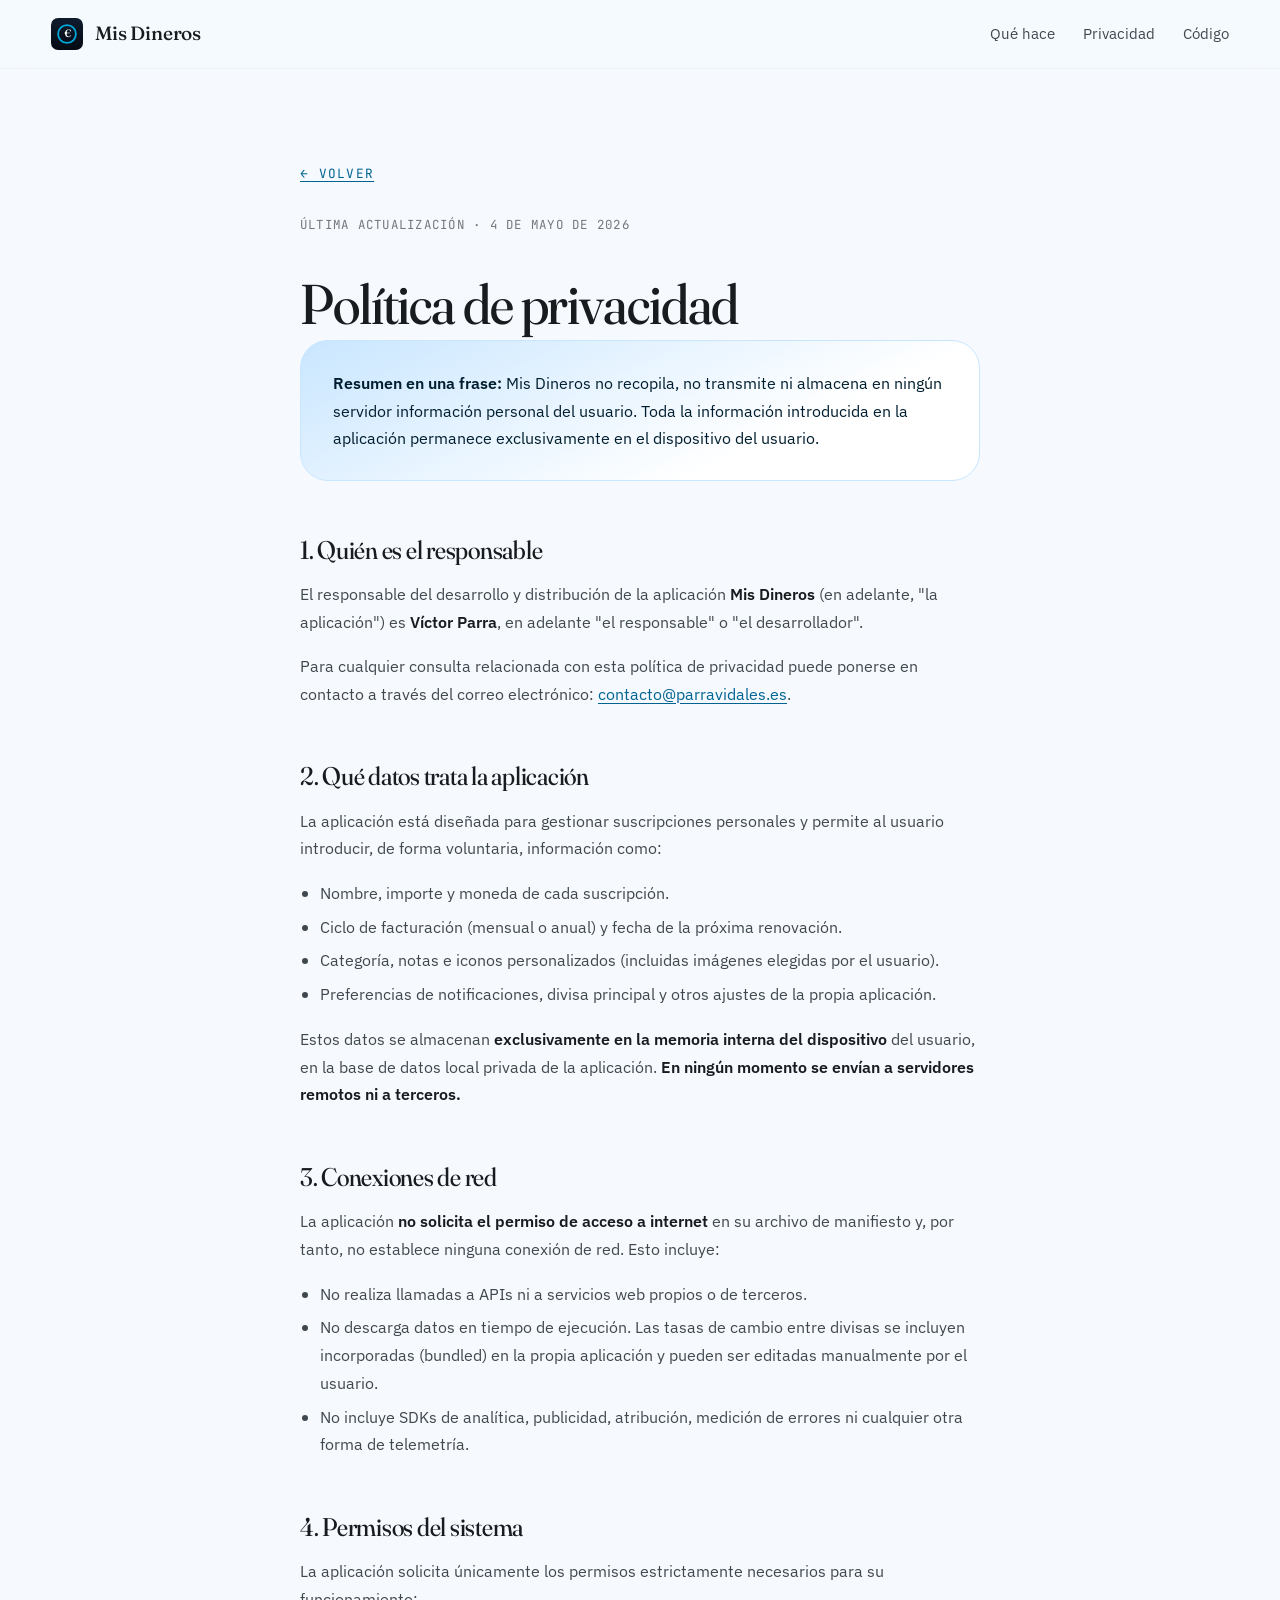
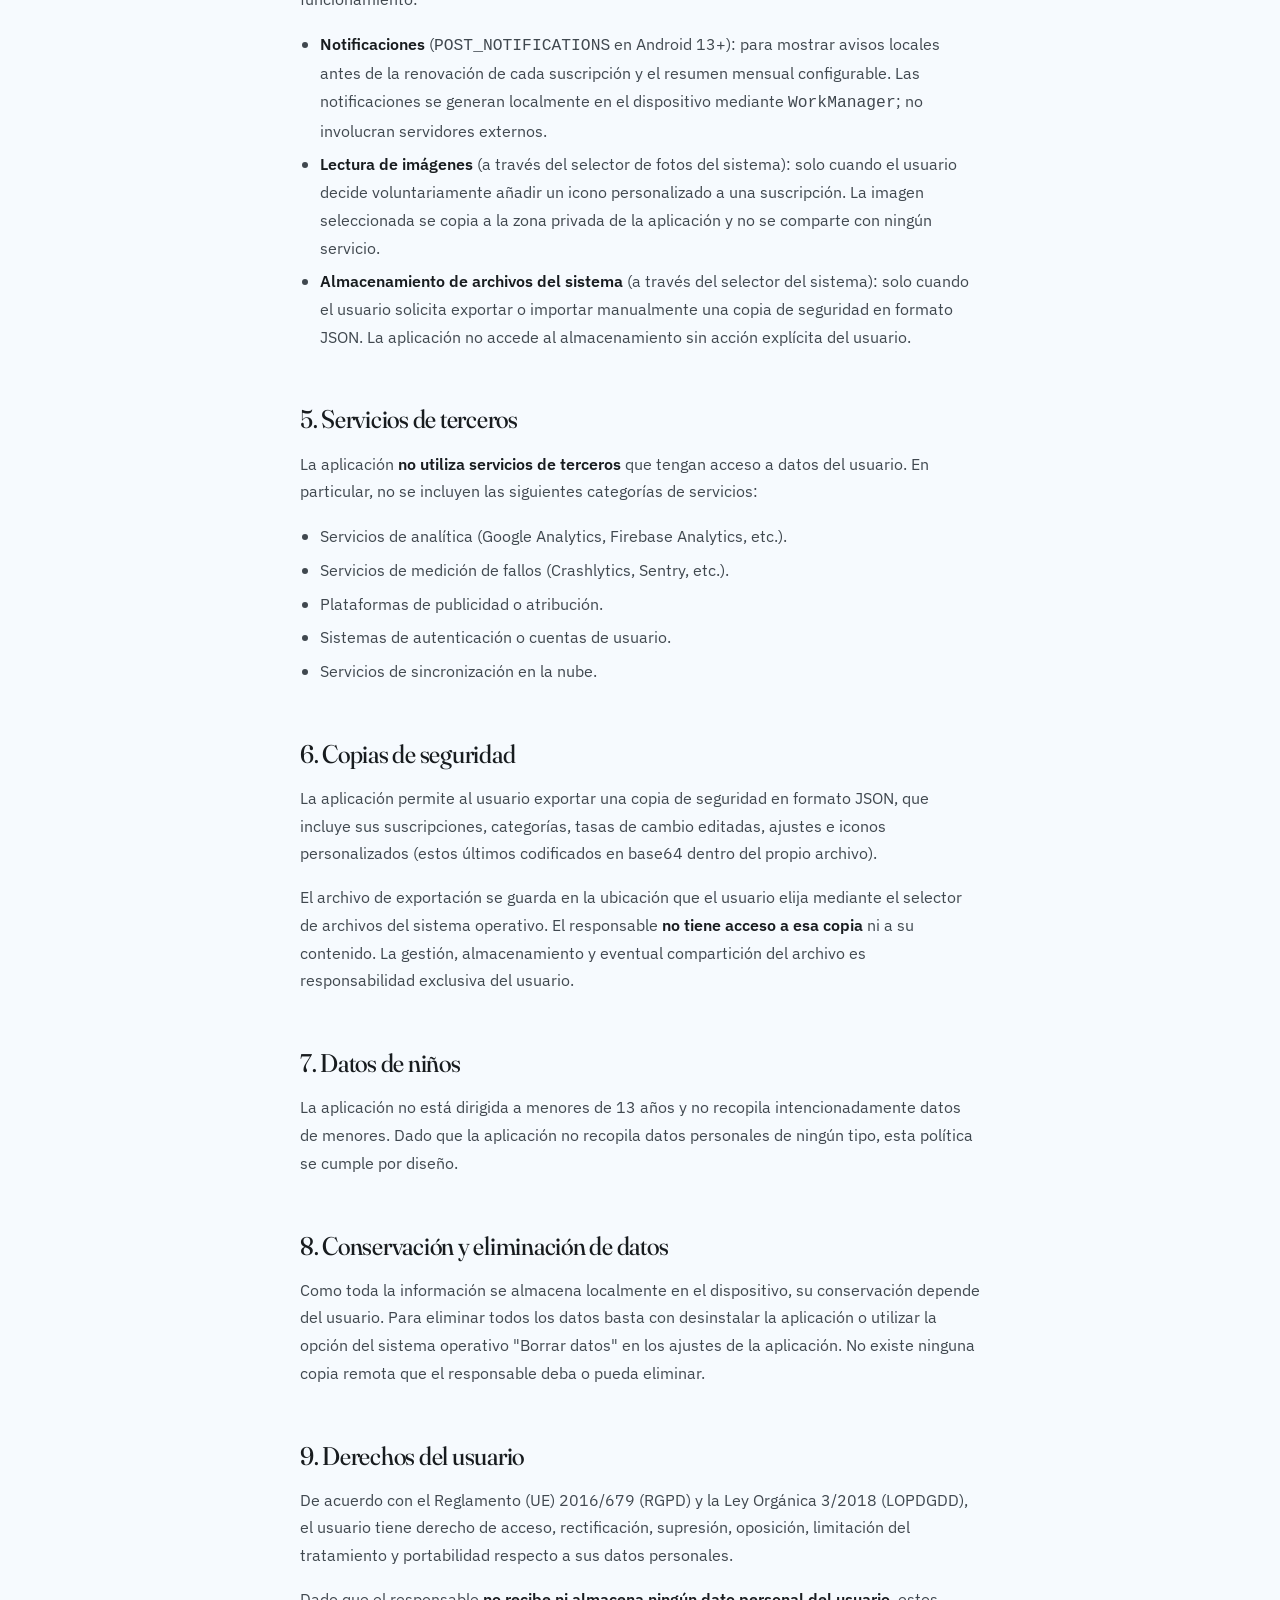
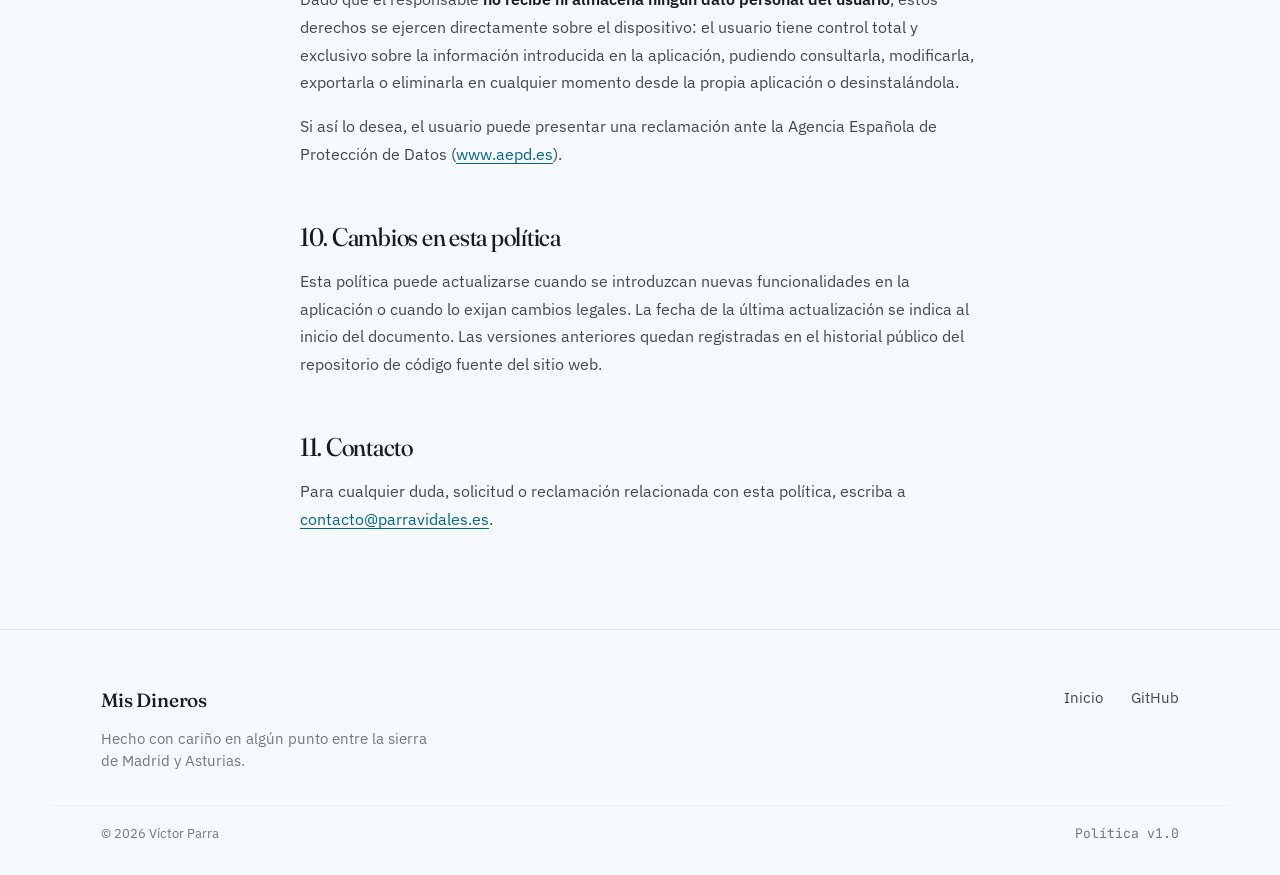
==== docs/privacy.html @ 42d62230 "feat(docs): añadir landing y política de privacidad Añade sitio web público bajo docs/, servido por " ====
<!doctype html>
<html lang="es">
<head>
  <meta charset="utf-8" />
  <meta name="viewport" content="width=device-width, initial-scale=1, viewport-fit=cover" />
  <title>Política de privacidad — Mis Dineros</title>
  <meta name="description" content="Política de privacidad de Mis Dineros: una app Android que no recopila datos personales, no se conecta a internet y no usa servicios de terceros." />
  <meta name="theme-color" content="#0F1C2E" />
  <link rel="icon" href="favicon.svg" type="image/svg+xml" />
  <link rel="preconnect" href="https://fonts.googleapis.com" />
  <link rel="preconnect" href="https://fonts.gstatic.com" crossorigin />
  <link href="https://fonts.googleapis.com/css2?family=Fraunces:opsz,wght,SOFT@9..144,300..900,30..100&family=IBM+Plex+Sans:wght@300;400;500;600;700&family=JetBrains+Mono:wght@400;500&display=swap" rel="stylesheet" />
  <link rel="stylesheet" href="styles.css" />
</head>
<body>

  <header class="nav">
    <a class="brand" href="/mis-dineros/">
      <span class="brand__mark" aria-hidden="true">
        <svg viewBox="0 0 108 108" width="32" height="32">
          <defs>
            <linearGradient id="bgg" x1="0" y1="0" x2="0" y2="1">
              <stop offset="0" stop-color="#0F1C2E" />
              <stop offset="1" stop-color="#050A14" />
            </linearGradient>
          </defs>
          <rect width="108" height="108" rx="24" fill="url(#bgg)" />
          <circle cx="54" cy="54" r="30" fill="none" stroke="#00A8DC" stroke-width="6" />
          <text x="54" y="64" text-anchor="middle" font-family="Fraunces, Georgia, serif" font-size="36" font-weight="500" fill="#FFFFFF">€</text>
        </svg>
      </span>
      <span class="brand__name">Mis Dineros</span>
    </a>
    <nav class="nav__links">
      <a href="/mis-dineros/#features">Qué hace</a>
      <a href="/mis-dineros/#privacy">Privacidad</a>
      <a href="https://github.com/parrazam/mis-dineros" target="_blank" rel="noopener">Código</a>
    </nav>
  </header>

  <main class="legal">
    <a class="legal__back" href="/mis-dineros/">← Volver</a>

    <span class="legal__meta">Última actualización · 4 de mayo de 2026</span>
    <h1>Política de privacidad</h1>

    <div class="legal__intro">
      <p><strong>Resumen en una frase:</strong> Mis Dineros no recopila, no transmite ni almacena en ningún servidor información personal del usuario. Toda la información introducida en la aplicación permanece exclusivamente en el dispositivo del usuario.</p>
    </div>

    <h2>1. Quién es el responsable</h2>
    <p>El responsable del desarrollo y distribución de la aplicación <strong>Mis Dineros</strong> (en adelante, "la aplicación") es <strong>Víctor Parra</strong>, en adelante "el responsable" o "el desarrollador".</p>
    <p>Para cualquier consulta relacionada con esta política de privacidad puede ponerse en contacto a través del correo electrónico: <a href="mailto:contacto@parravidales.es">contacto@parravidales.es</a>.</p>

    <h2>2. Qué datos trata la aplicación</h2>
    <p>La aplicación está diseñada para gestionar suscripciones personales y permite al usuario introducir, de forma voluntaria, información como:</p>
    <ul>
      <li>Nombre, importe y moneda de cada suscripción.</li>
      <li>Ciclo de facturación (mensual o anual) y fecha de la próxima renovación.</li>
      <li>Categoría, notas e iconos personalizados (incluidas imágenes elegidas por el usuario).</li>
      <li>Preferencias de notificaciones, divisa principal y otros ajustes de la propia aplicación.</li>
    </ul>
    <p>Estos datos se almacenan <strong>exclusivamente en la memoria interna del dispositivo</strong> del usuario, en la base de datos local privada de la aplicación. <strong>En ningún momento se envían a servidores remotos ni a terceros.</strong></p>

    <h2>3. Conexiones de red</h2>
    <p>La aplicación <strong>no solicita el permiso de acceso a internet</strong> en su archivo de manifiesto y, por tanto, no establece ninguna conexión de red. Esto incluye:</p>
    <ul>
      <li>No realiza llamadas a APIs ni a servicios web propios o de terceros.</li>
      <li>No descarga datos en tiempo de ejecución. Las tasas de cambio entre divisas se incluyen incorporadas (bundled) en la propia aplicación y pueden ser editadas manualmente por el usuario.</li>
      <li>No incluye SDKs de analítica, publicidad, atribución, medición de errores ni cualquier otra forma de telemetría.</li>
    </ul>

    <h2>4. Permisos del sistema</h2>
    <p>La aplicación solicita únicamente los permisos estrictamente necesarios para su funcionamiento:</p>
    <ul>
      <li><strong>Notificaciones</strong> (<code>POST_NOTIFICATIONS</code> en Android 13+): para mostrar avisos locales antes de la renovación de cada suscripción y el resumen mensual configurable. Las notificaciones se generan localmente en el dispositivo mediante <code>WorkManager</code>; no involucran servidores externos.</li>
      <li><strong>Lectura de imágenes</strong> (a través del selector de fotos del sistema): solo cuando el usuario decide voluntariamente añadir un icono personalizado a una suscripción. La imagen seleccionada se copia a la zona privada de la aplicación y no se comparte con ningún servicio.</li>
      <li><strong>Almacenamiento de archivos del sistema</strong> (a través del selector del sistema): solo cuando el usuario solicita exportar o importar manualmente una copia de seguridad en formato JSON. La aplicación no accede al almacenamiento sin acción explícita del usuario.</li>
    </ul>

    <h2>5. Servicios de terceros</h2>
    <p>La aplicación <strong>no utiliza servicios de terceros</strong> que tengan acceso a datos del usuario. En particular, no se incluyen las siguientes categorías de servicios:</p>
    <ul>
      <li>Servicios de analítica (Google Analytics, Firebase Analytics, etc.).</li>
      <li>Servicios de medición de fallos (Crashlytics, Sentry, etc.).</li>
      <li>Plataformas de publicidad o atribución.</li>
      <li>Sistemas de autenticación o cuentas de usuario.</li>
      <li>Servicios de sincronización en la nube.</li>
    </ul>

    <h2>6. Copias de seguridad</h2>
    <p>La aplicación permite al usuario exportar una copia de seguridad en formato JSON, que incluye sus suscripciones, categorías, tasas de cambio editadas, ajustes e iconos personalizados (estos últimos codificados en base64 dentro del propio archivo).</p>
    <p>El archivo de exportación se guarda en la ubicación que el usuario elija mediante el selector de archivos del sistema operativo. El responsable <strong>no tiene acceso a esa copia</strong> ni a su contenido. La gestión, almacenamiento y eventual compartición del archivo es responsabilidad exclusiva del usuario.</p>

    <h2>7. Datos de niños</h2>
    <p>La aplicación no está dirigida a menores de 13 años y no recopila intencionadamente datos de menores. Dado que la aplicación no recopila datos personales de ningún tipo, esta política se cumple por diseño.</p>

    <h2>8. Conservación y eliminación de datos</h2>
    <p>Como toda la información se almacena localmente en el dispositivo, su conservación depende del usuario. Para eliminar todos los datos basta con desinstalar la aplicación o utilizar la opción del sistema operativo "Borrar datos" en los ajustes de la aplicación. No existe ninguna copia remota que el responsable deba o pueda eliminar.</p>

    <h2>9. Derechos del usuario</h2>
    <p>De acuerdo con el Reglamento (UE) 2016/679 (RGPD) y la Ley Orgánica 3/2018 (LOPDGDD), el usuario tiene derecho de acceso, rectificación, supresión, oposición, limitación del tratamiento y portabilidad respecto a sus datos personales.</p>
    <p>Dado que el responsable <strong>no recibe ni almacena ningún dato personal del usuario</strong>, estos derechos se ejercen directamente sobre el dispositivo: el usuario tiene control total y exclusivo sobre la información introducida en la aplicación, pudiendo consultarla, modificarla, exportarla o eliminarla en cualquier momento desde la propia aplicación o desinstalándola.</p>
    <p>Si así lo desea, el usuario puede presentar una reclamación ante la Agencia Española de Protección de Datos (<a href="https://www.aepd.es" target="_blank" rel="noopener">www.aepd.es</a>).</p>

    <h2>10. Cambios en esta política</h2>
    <p>Esta política puede actualizarse cuando se introduzcan nuevas funcionalidades en la aplicación o cuando lo exijan cambios legales. La fecha de la última actualización se indica al inicio del documento. Las versiones anteriores quedan registradas en el historial público del repositorio de código fuente del sitio web.</p>

    <h2>11. Contacto</h2>
    <p>Para cualquier duda, solicitud o reclamación relacionada con esta política, escriba a <a href="mailto:contacto@parravidales.es">contacto@parravidales.es</a>.</p>
  </main>

  <footer class="foot">
    <div class="foot__inner">
      <div>
        <span class="brand brand--small"><span class="brand__name">Mis Dineros</span></span>
        <p class="foot__copy">Hecho con cariño en algún punto entre la sierra de Madrid y Asturias.</p>
      </div>
      <nav class="foot__links">
        <a href="/mis-dineros/">Inicio</a>
        <a href="https://github.com/parrazam/mis-dineros" target="_blank" rel="noopener">GitHub</a>
      </nav>
    </div>
    <div class="foot__line">
      <span>© 2026 Víctor Parra</span>
      <span class="mono">Política v1.0</span>
    </div>
  </footer>

</body>
</html>
---- docs/styles.css ----
/* ──────────────────────────────────────────────────────────────────────────
   Mis Dineros — landing
   Paleta: Pantone Blue Snorkel #0077B6 (idéntica a la app Android)
   Fonts:  Fraunces (display), IBM Plex Sans (body), JetBrains Mono (detalle)
   ────────────────────────────────────────────────────────────────────────── */

:root {
  /* Paleta exactamente alineada con app/src/main/.../theme/Color.kt */
  --snorkel:        #0077B6;
  --snorkel-deep:   #006492;   /* md_theme_light_primary  */
  --snorkel-soft:   #C9E6FF;   /* primaryContainer        */
  --snorkel-ink:    #001E2F;   /* onPrimaryContainer      */
  --cyan:           #00A8DC;   /* del icono adaptativo    */
  --night:          #0F1C2E;   /* fondo del icono         */
  --night-deep:     #050A14;
  --paper:          #F6FAFE;   /* md_theme_light_background */
  --ink:            #181C1F;
  --ink-soft:       #40484F;
  --ink-mute:       #71787F;
  --line:           #DCE4EB;
  --line-soft:      #EDF1F5;

  /* Categorías (idénticas a CategoryStreaming, CategoryMusica, …) */
  --c-streaming:    #E53935;
  --c-musica:       #8E24AA;
  --c-product:      #1E88E5;
  --c-nube:         #00ACC1;
  --c-gaming:       #43A047;

  --serif: "Fraunces", "Iowan Old Style", "Georgia", serif;
  --sans:  "IBM Plex Sans", system-ui, -apple-system, "Segoe UI", sans-serif;
  --mono:  "JetBrains Mono", ui-monospace, "SF Mono", Menlo, monospace;

  --radius: 16px;
  --radius-lg: 28px;
  --shadow-soft: 0 1px 2px rgba(0,30,47,.06), 0 8px 24px -12px rgba(0,30,47,.18);
  --shadow-deep: 0 30px 60px -30px rgba(0,30,47,.45), 0 12px 24px -16px rgba(0,30,47,.25);

  --max: 1180px;
}

* { box-sizing: border-box; }
html, body { margin: 0; padding: 0; }
body {
  font-family: var(--sans);
  font-weight: 400;
  font-size: 17px;
  line-height: 1.55;
  color: var(--ink);
  background: var(--paper);
  -webkit-font-smoothing: antialiased;
  text-rendering: optimizeLegibility;
}
img, svg { display: block; max-width: 100%; }
a { color: inherit; text-decoration: none; }

/* ─── Tipografía editorial ─────────────────────────────────────────────── */
h1, h2, h3 {
  font-family: var(--serif);
  font-weight: 450;
  font-variation-settings: "opsz" 144, "SOFT" 30;
  letter-spacing: -0.02em;
  margin: 0;
  color: var(--ink);
}
h1 { font-size: clamp(2.5rem, 5vw + 1rem, 5rem); line-height: 1.02; }
h2 { font-size: clamp(2rem, 3vw + 1rem, 3.5rem); line-height: 1.05; }
h3 { font-size: 1.35rem; line-height: 1.2; font-weight: 500; }
em { font-style: italic; font-variation-settings: "opsz" 144, "SOFT" 100; }

.eyebrow {
  display: inline-block;
  font-family: var(--mono);
  font-size: 0.72rem;
  letter-spacing: 0.16em;
  text-transform: uppercase;
  color: var(--snorkel-deep);
  padding: 6px 12px;
  border: 1px solid var(--snorkel-soft);
  border-radius: 999px;
  background: rgba(201,230,255,0.35);
}
.eyebrow--dark  { color: var(--ink-soft); border-color: var(--line); background: #fff; }
.eyebrow--light { color: var(--snorkel-soft); border-color: rgba(255,255,255,0.18); background: rgba(255,255,255,0.06); }

/* ─── NAV ──────────────────────────────────────────────────────────────── */
.nav {
  position: sticky; top: 0; z-index: 50;
  display: flex; align-items: center; justify-content: space-between;
  padding: 18px clamp(20px, 4vw, 56px);
  background: rgba(246, 250, 254, 0.8);
  backdrop-filter: saturate(140%) blur(12px);
  -webkit-backdrop-filter: saturate(140%) blur(12px);
  border-bottom: 1px solid var(--line-soft);
}
.brand { display: inline-flex; align-items: center; gap: 12px; }
.brand__mark { display: inline-flex; }
.brand__name {
  font-family: var(--serif);
  font-weight: 500;
  font-size: 1.2rem;
  letter-spacing: -0.01em;
}
.nav__links { display: flex; gap: 28px; }
.nav__links a {
  font-size: 0.95rem;
  color: var(--ink-soft);
  position: relative;
}
.nav__links a:hover { color: var(--snorkel-deep); }
.nav__links a:hover::after {
  content: ""; position: absolute; left: 0; right: 0; bottom: -6px;
  height: 1px; background: var(--snorkel);
}

/* ─── HERO ─────────────────────────────────────────────────────────────── */
.hero {
  position: relative;
  padding: clamp(56px, 9vw, 120px) clamp(20px, 4vw, 56px) clamp(64px, 8vw, 120px);
  background:
    radial-gradient(ellipse 90% 70% at 80% 0%, rgba(0,168,220,0.12), transparent 60%),
    radial-gradient(ellipse 70% 60% at 10% 30%, rgba(0,119,182,0.10), transparent 60%),
    var(--paper);
  overflow: hidden;
}
.hero__grain {
  position: absolute; inset: 0;
  background-image:
    radial-gradient(circle at 20% 10%, rgba(0,30,47,0.04) 1px, transparent 1px),
    radial-gradient(circle at 70% 80%, rgba(0,30,47,0.04) 1px, transparent 1px);
  background-size: 22px 22px, 28px 28px;
  pointer-events: none;
  opacity: 0.5;
}
.hero__inner {
  position: relative; z-index: 1;
  max-width: var(--max);
  margin: 0 auto;
  display: grid;
  grid-template-columns: 1.05fr 1fr;
  gap: clamp(40px, 6vw, 96px);
  align-items: center;
}
.hero__copy { max-width: 640px; }
.hero__title {
  margin-top: 22px;
  margin-bottom: 24px;
}
.hero__title-accent {
  display: block;
  color: var(--snorkel-deep);
  font-style: italic;
  font-variation-settings: "opsz" 144, "SOFT" 100;
}
.hero__lead {
  font-size: 1.15rem;
  color: var(--ink-soft);
  max-width: 52ch;
  margin: 0 0 32px;
}
.hero__ctas { display: flex; gap: 12px; flex-wrap: wrap; margin-bottom: 28px; }
.hero__chips {
  list-style: none; padding: 0; margin: 0;
  display: flex; gap: 18px; flex-wrap: wrap;
  font-family: var(--mono);
  font-size: 0.78rem;
  color: var(--ink-mute);
  letter-spacing: 0.05em;
}
.hero__chips .dot {
  display: inline-block; width: 6px; height: 6px; border-radius: 50%;
  background: var(--cyan); margin-right: 8px; vertical-align: middle;
  box-shadow: 0 0 0 4px rgba(0,168,220,0.18);
}

/* ─── Buttons ──────────────────────────────────────────────────────────── */
.btn {
  display: inline-flex; align-items: center;
  font-weight: 500;
  font-size: 0.98rem;
  padding: 14px 22px;
  border-radius: 999px;
  border: 1px solid transparent;
  transition: transform .15s ease, box-shadow .15s ease, background .15s ease;
}
.btn--primary {
  background: var(--ink);
  color: var(--paper);
  box-shadow: 0 1px 0 rgba(255,255,255,0.06) inset, 0 8px 20px -8px rgba(15,28,46,0.5);
}
.btn--primary:hover { background: var(--snorkel-deep); transform: translateY(-1px); }
.btn--ghost {
  background: transparent; color: var(--ink); border-color: var(--line);
}
.btn--ghost:hover { background: #fff; border-color: var(--snorkel); color: var(--snorkel-deep); }
.btn--light {
  background: var(--paper); color: var(--ink); margin-top: 28px;
}
.btn--light:hover { background: var(--snorkel-soft); color: var(--snorkel-ink); }

/* ─── Phones / mockups ─────────────────────────────────────────────────── */
.phones {
  position: relative;
  width: 100%;
  height: 620px;
  perspective: 1200px;
}
.phone {
  position: absolute;
  width: 290px;
  height: 600px;
  background: linear-gradient(160deg, #1a2a3f 0%, #050a14 100%);
  border-radius: 42px;
  padding: 10px;
  box-shadow: var(--shadow-deep), inset 0 0 0 1px rgba(255,255,255,0.06);
}
.phone--front {
  right: 0; top: 10px;
  transform: rotate(4deg);
  z-index: 2;
}
.phone--back {
  left: -10px; top: 60px;
  transform: rotate(-6deg);
  z-index: 1;
  filter: saturate(0.92) brightness(0.98);
}
.phone--back::after {
  content: "";
  position: absolute; inset: 10px;
  border-radius: 32px;
  background: linear-gradient(95deg, transparent 50%, rgba(15,28,46,0.04) 80%, rgba(15,28,46,0.10) 100%);
  pointer-events: none;
  z-index: 4;
}
.phone__notch {
  position: absolute; top: 16px; left: 50%; transform: translateX(-50%);
  width: 96px; height: 24px; background: #050a14; border-radius: 0 0 14px 14px;
  z-index: 3;
}
.phone__screen {
  width: 100%; height: 100%;
  background: var(--paper);
  border-radius: 32px;
  overflow: hidden;
  position: relative;
}

/* Pantallas — replican el aspecto de Material 3 con la paleta de la app */
.screen {
  height: 100%; padding: 50px 18px 18px;
  display: flex; flex-direction: column; gap: 14px;
}
.screen__bar {
  display: flex; justify-content: space-between; align-items: center;
  font-family: var(--serif); font-weight: 500; font-size: 1.05rem;
  color: var(--ink); padding: 0 4px 4px;
}
.screen__bar-icon { font-size: 1.4rem; color: var(--ink-mute); line-height: 0; }
.screen__h {
  font-family: var(--sans);
  font-size: 0.78rem;
  text-transform: uppercase;
  letter-spacing: 0.1em;
  color: var(--ink-mute);
  margin: 6px 0 -2px 4px;
  font-weight: 600;
}

/* Dashboard KPI */
.kpi {
  background: linear-gradient(135deg, var(--snorkel) 0%, var(--snorkel-deep) 100%);
  color: #fff;
  border-radius: 20px;
  padding: 20px;
  display: flex; flex-direction: column; gap: 4px;
  position: relative; overflow: hidden;
}
.kpi::after {
  content: ""; position: absolute; right: -30px; top: -30px;
  width: 120px; height: 120px; border-radius: 50%;
  background: radial-gradient(circle, rgba(255,255,255,0.18), transparent 70%);
}
.kpi__label { font-size: 0.78rem; opacity: 0.85; text-transform: uppercase; letter-spacing: 0.08em; }
.kpi__value { font-family: var(--serif); font-size: 2rem; font-weight: 500; line-height: 1; margin-top: 4px; }
.kpi__sub { font-family: var(--mono); font-size: 0.72rem; opacity: 0.75; margin-top: 4px; }

/* Filas de suscripción */
.row {
  display: grid;
  grid-template-columns: 32px 1fr auto;
  gap: 12px;
  align-items: center;
  padding: 8px 4px;
}
.row__icon {
  width: 32px; height: 32px; border-radius: 10px;
  color: #fff; font-weight: 600; font-size: 0.9rem;
  display: grid; place-items: center;
}
.row__main { display: flex; flex-direction: column; line-height: 1.2; }
.row__title { font-size: 0.92rem; font-weight: 500; color: var(--ink); }
.row__sub { font-size: 0.72rem; color: var(--ink-mute); margin-top: 2px; }
.row__amt { font-family: var(--mono); font-size: 0.85rem; font-weight: 500; color: var(--ink); }

/* Stats screen */
.screen--stats { gap: 8px; padding-left: 14px; padding-right: 14px; }
.donut { align-self: center; padding: 4px 0; }
.legend { list-style: none; margin: 0; padding: 0; display: flex; flex-direction: column; gap: 2px; }
.legend li {
  display: flex; align-items: baseline; gap: 8px;
  font-size: 0.78rem; color: var(--ink); padding: 3px 0;
}
.legend i {
  width: 8px; height: 8px; border-radius: 2px;
  flex-shrink: 0; align-self: center;
}
.legend span { flex-shrink: 0; }
.legend b {
  margin-left: auto;
  font-family: var(--mono); font-weight: 500; font-size: 0.7rem;
  color: var(--ink-soft);
  flex-shrink: 0;
}

/* ─── FEATURES ─────────────────────────────────────────────────────────── */
.features {
  max-width: var(--max);
  margin: 0 auto;
  padding: clamp(80px, 10vw, 140px) clamp(20px, 4vw, 56px);
}
.section__head { max-width: 720px; margin-bottom: 56px; }
.section__title { margin: 18px 0 16px; }
.section__lead { color: var(--ink-soft); font-size: 1.1rem; max-width: 56ch; }

.features__grid {
  display: grid;
  grid-template-columns: repeat(4, 1fr);
  gap: 18px;
}
.card {
  grid-column: span 2;
  background: #fff;
  border: 1px solid var(--line);
  border-radius: var(--radius-lg);
  padding: 32px;
  display: flex; flex-direction: column; gap: 10px;
  transition: border-color .2s ease, transform .2s ease, box-shadow .2s ease;
}
.card:hover {
  border-color: var(--snorkel);
  transform: translateY(-2px);
  box-shadow: var(--shadow-soft);
}
.card--lg { grid-column: span 4; }
.card--accent {
  background: linear-gradient(155deg, var(--snorkel-soft), #fff 70%);
  border-color: transparent;
}
.card__num {
  font-family: var(--mono);
  font-size: 0.7rem;
  letter-spacing: 0.18em;
  color: var(--snorkel-deep);
  margin-bottom: 6px;
}
.card h3 { margin-bottom: 4px; }
.card p { color: var(--ink-soft); margin: 0; font-size: 0.98rem; }

/* ─── MANIFESTO (Privacy block) ────────────────────────────────────────── */
.manifesto {
  background: linear-gradient(160deg, var(--night) 0%, var(--night-deep) 100%);
  color: var(--paper);
  position: relative; overflow: hidden;
}
.manifesto::before {
  content: ""; position: absolute; inset: 0;
  background:
    radial-gradient(800px 400px at 90% 10%, rgba(0,168,220,0.18), transparent 60%),
    radial-gradient(600px 400px at 10% 90%, rgba(0,119,182,0.18), transparent 60%);
  pointer-events: none;
}
.manifesto__inner {
  position: relative;
  max-width: var(--max);
  margin: 0 auto;
  padding: clamp(72px, 10vw, 140px) clamp(20px, 4vw, 56px);
}
.manifesto__title {
  color: #fff;
  margin: 18px 0 56px;
  max-width: 18ch;
}
.manifesto__title { font-style: italic; font-variation-settings: "opsz" 144, "SOFT" 100; }
.manifesto__grid {
  display: grid;
  grid-template-columns: repeat(4, 1fr);
  gap: 36px;
  border-top: 1px solid rgba(255,255,255,0.12);
  padding-top: 36px;
}
.manifesto__grid h3 { color: #fff; font-family: var(--sans); font-weight: 600; font-size: 1rem; text-transform: uppercase; letter-spacing: 0.08em; }
.manifesto__grid p { color: rgba(246,250,254,0.7); font-size: 0.95rem; margin: 8px 0 0; }

/* ─── FOOTER ───────────────────────────────────────────────────────────── */
.foot {
  background: var(--paper);
  border-top: 1px solid var(--line);
}
.foot__inner {
  max-width: var(--max);
  margin: 0 auto;
  padding: 56px clamp(20px, 4vw, 56px) 32px;
  display: flex; justify-content: space-between; align-items: flex-start; gap: 32px; flex-wrap: wrap;
}
.foot__copy { color: var(--ink-mute); font-size: 0.92rem; max-width: 38ch; margin: 12px 0 0; }
.foot__links { display: flex; gap: 28px; }
.foot__links a { color: var(--ink-soft); font-size: 0.95rem; }
.foot__links a:hover { color: var(--snorkel-deep); }
.foot__line {
  max-width: var(--max);
  margin: 0 auto;
  padding: 18px clamp(20px, 4vw, 56px) 32px;
  border-top: 1px solid var(--line-soft);
  display: flex; justify-content: space-between; gap: 12px;
  font-size: 0.82rem;
  color: var(--ink-mute);
}
.mono { font-family: var(--mono); }

/* ─── Privacy/Terms page ───────────────────────────────────────────────── */
.legal {
  max-width: 760px;
  margin: 0 auto;
  padding: clamp(48px, 7vw, 96px) clamp(20px, 4vw, 40px) 80px;
}
.legal h1 {
  font-size: clamp(2.2rem, 4vw + 1rem, 3.5rem);
  margin-bottom: 8px;
}
.legal__meta {
  font-family: var(--mono);
  font-size: 0.78rem;
  letter-spacing: 0.1em;
  text-transform: uppercase;
  color: var(--ink-mute);
  margin-bottom: 40px;
  display: block;
}
.legal h2 {
  font-size: 1.6rem;
  margin: 56px 0 16px;
  letter-spacing: -0.01em;
}
.legal h3 {
  font-family: var(--sans);
  font-weight: 600;
  font-size: 1.05rem;
  margin: 28px 0 8px;
  text-transform: uppercase;
  letter-spacing: 0.06em;
  color: var(--snorkel-deep);
}
.legal p, .legal li { color: var(--ink-soft); font-size: 1.02rem; line-height: 1.7; }
.legal ul { padding-left: 20px; }
.legal li { margin: 6px 0; }
.legal strong { color: var(--ink); font-weight: 600; }
.legal a { color: var(--snorkel-deep); text-decoration: underline; text-underline-offset: 3px; }
.legal a:hover { color: var(--snorkel); }

.legal__intro {
  background: linear-gradient(155deg, var(--snorkel-soft), #fff 70%);
  border: 1px solid var(--snorkel-soft);
  border-radius: var(--radius-lg);
  padding: 28px 32px;
  margin-bottom: 16px;
}
.legal__intro p { margin: 0; color: var(--snorkel-ink); }
.legal__intro strong { color: var(--snorkel-ink); }

.legal__back {
  display: inline-flex; align-items: center; gap: 6px;
  font-family: var(--mono); font-size: 0.8rem;
  text-transform: uppercase; letter-spacing: 0.1em;
  color: var(--ink-mute);
  margin-bottom: 32px;
}
.legal__back:hover { color: var(--snorkel-deep); }

/* ─── RESPONSIVE ───────────────────────────────────────────────────────── */
@media (max-width: 900px) {
  .nav__links { display: none; }
  .hero__inner { grid-template-columns: 1fr; }
  .phones { height: 560px; max-width: 360px; margin: 24px auto 0; }
  .phone--front { right: 0; }
  .phone--back  { left: 0; }
  .features__grid { grid-template-columns: repeat(2, 1fr); }
  .card, .card--lg { grid-column: span 2; }
  .manifesto__grid { grid-template-columns: repeat(2, 1fr); gap: 28px; }
}
@media (max-width: 520px) {
  .features__grid { grid-template-columns: 1fr; }
  .card, .card--lg { grid-column: span 1; }
  .manifesto__grid { grid-template-columns: 1fr; }
  .foot__inner { flex-direction: column; }
  .foot__line { flex-direction: column; align-items: flex-start; }
  .phone { width: 260px; height: 540px; }
  .phone--back { transform: rotate(-6deg) scale(0.92); }
}

/* Reduce motion */
@media (prefers-reduced-motion: reduce) {
  .btn, .card { transition: none; }
}
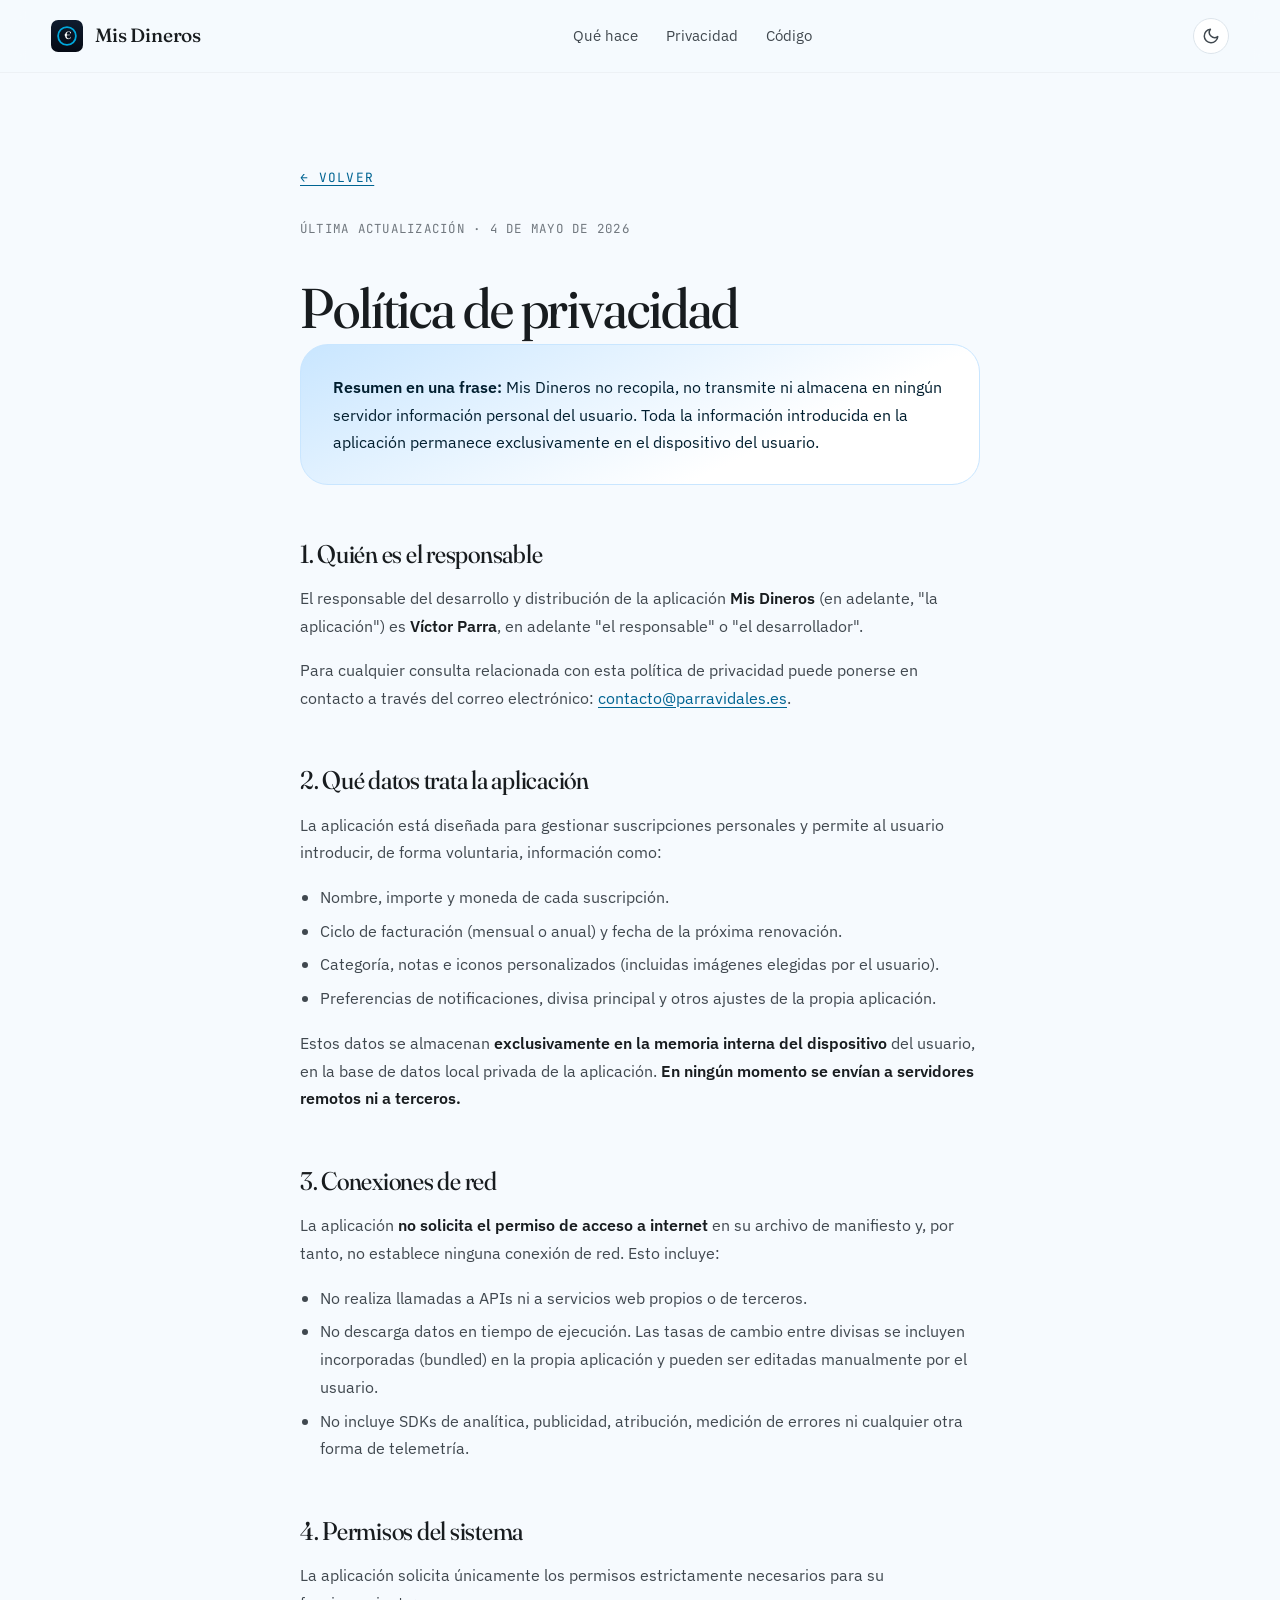
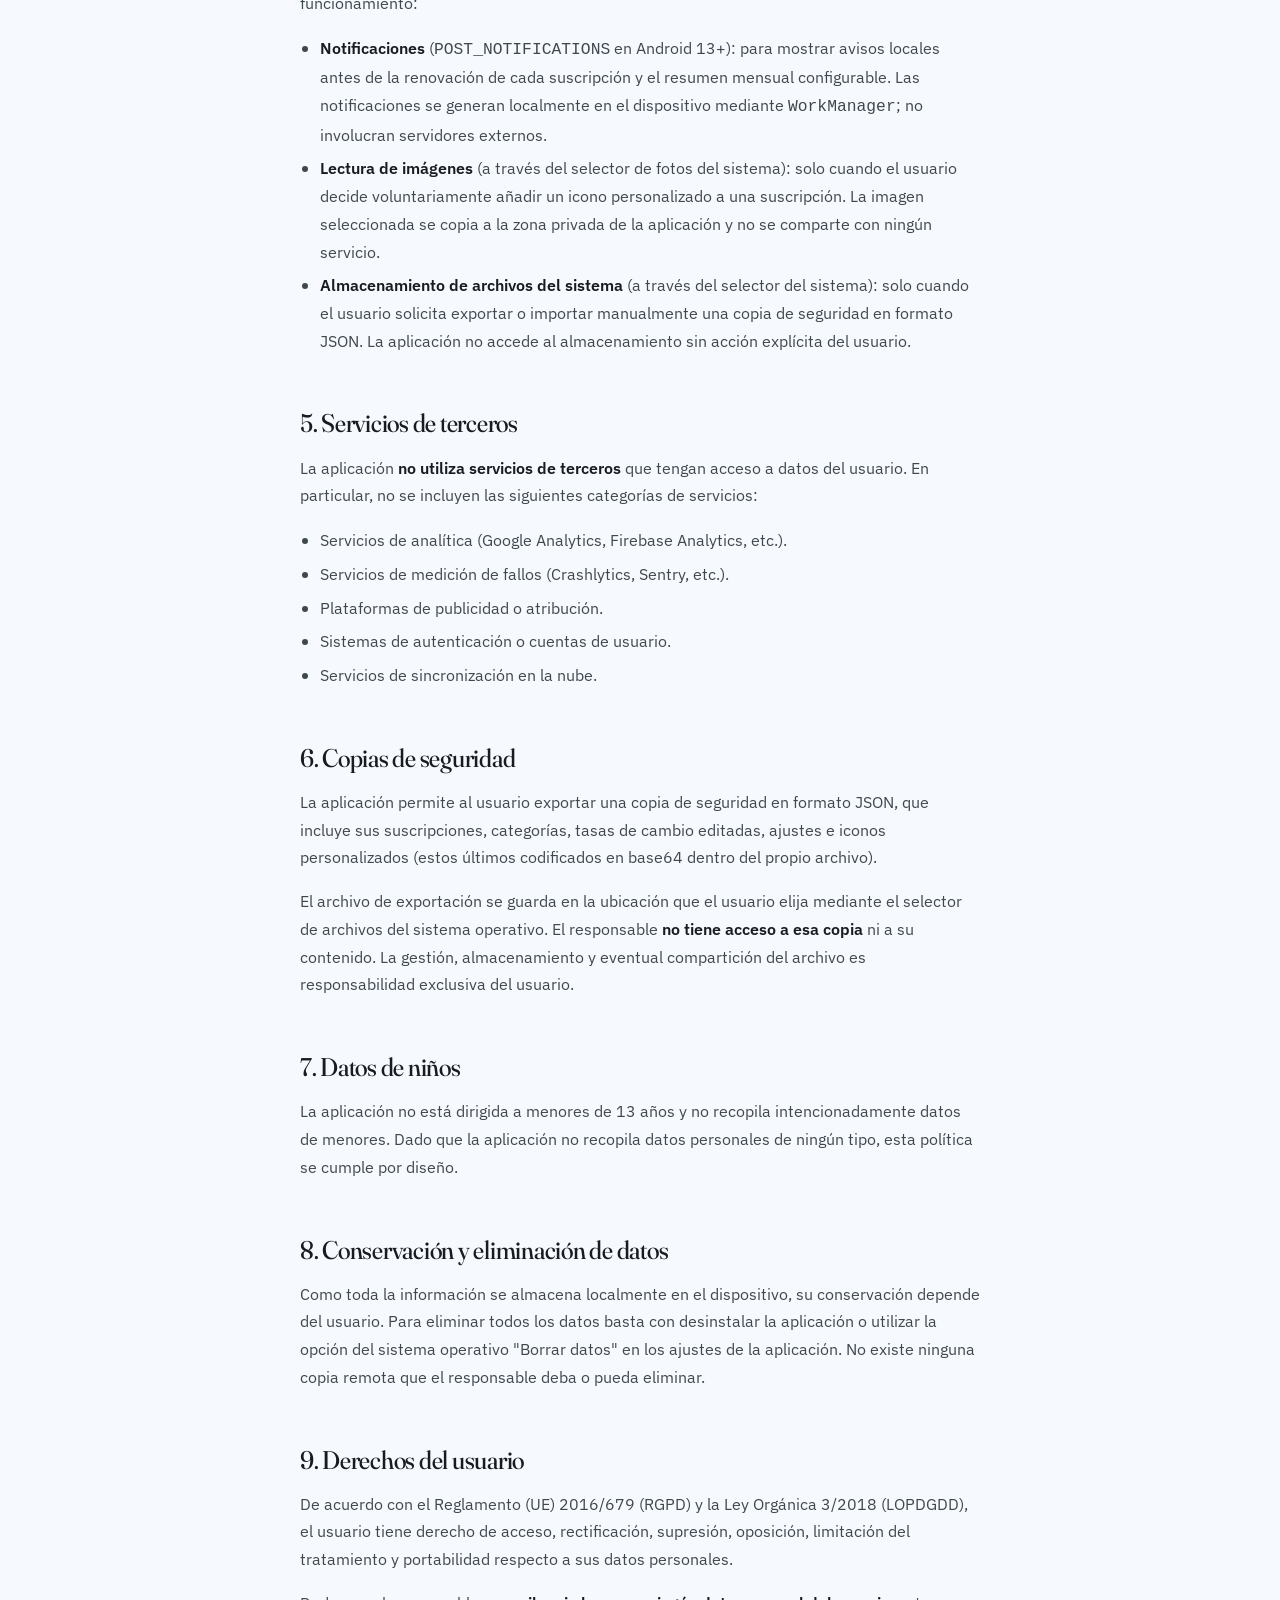
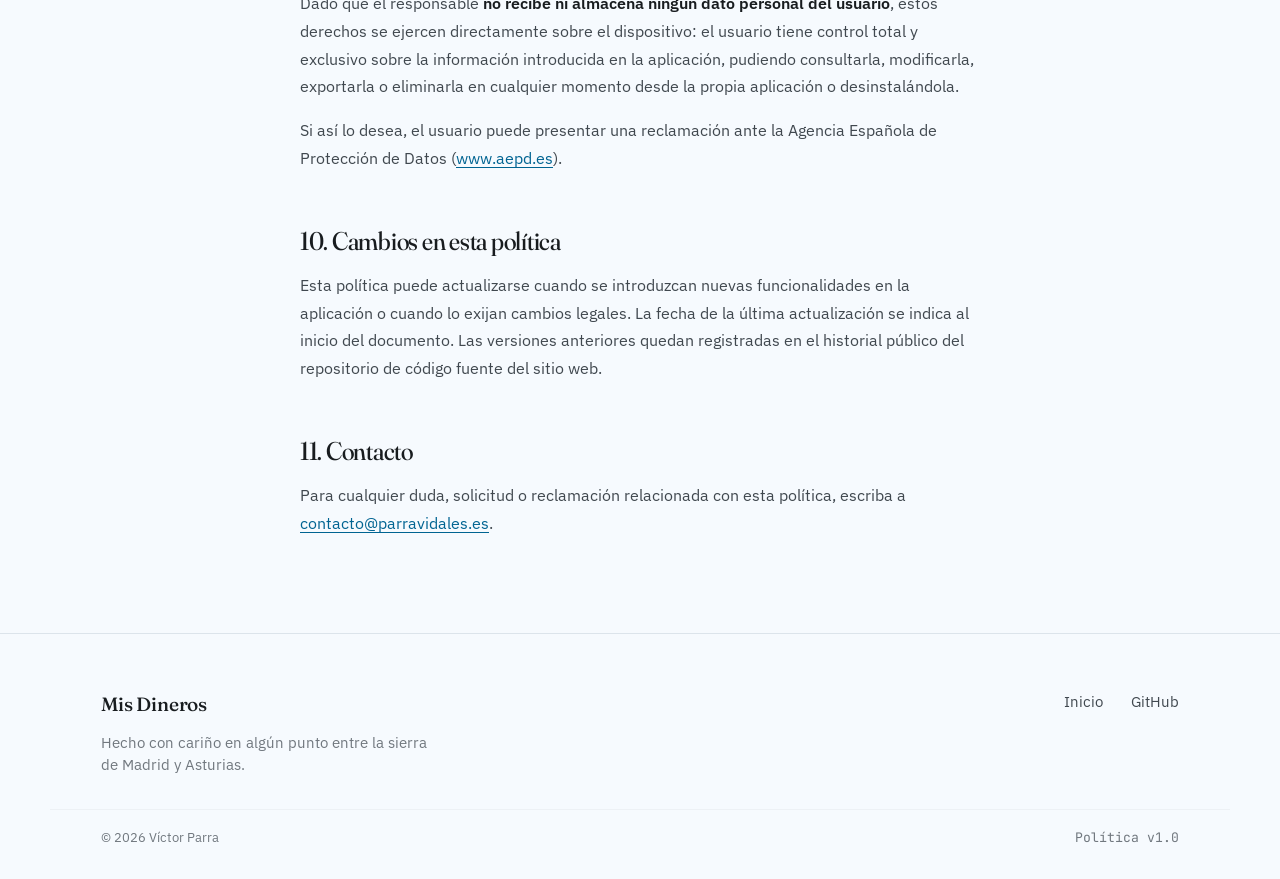
==== commit 88e8d826: "feat(docs): añadir modo oscuro con toggle - Paleta dark alineada con md_theme_dark_* del Color.kt de" ====
--- a/docs/privacy.html
+++ b/docs/privacy.html
@@ -5,7 +5,8 @@
   <meta name="viewport" content="width=device-width, initial-scale=1, viewport-fit=cover" />
   <title>Política de privacidad — Mis Dineros</title>
   <meta name="description" content="Política de privacidad de Mis Dineros: una app Android que no recopila datos personales, no se conecta a internet y no usa servicios de terceros." />
-  <meta name="theme-color" content="#0F1C2E" />
+  <meta name="theme-color" content="#F6FAFE" media="(prefers-color-scheme: light)" />
+  <meta name="theme-color" content="#101416" media="(prefers-color-scheme: dark)" />
   <link rel="icon" href="favicon.svg" type="image/svg+xml" />
   <link rel="preconnect" href="https://fonts.googleapis.com" />
   <link rel="preconnect" href="https://fonts.gstatic.com" crossorigin />
@@ -36,6 +37,15 @@
       <a href="/mis-dineros/#privacy">Privacidad</a>
       <a href="https://github.com/parrazam/mis-dineros" target="_blank" rel="noopener">Código</a>
     </nav>
+    <button class="theme-toggle" type="button" aria-label="Cambiar tema" title="Cambiar tema">
+      <svg class="icon-moon" viewBox="0 0 24 24" fill="none" stroke="currentColor" stroke-width="2" stroke-linecap="round" stroke-linejoin="round" aria-hidden="true">
+        <path d="M21 12.79A9 9 0 1 1 11.21 3 7 7 0 0 0 21 12.79z"/>
+      </svg>
+      <svg class="icon-sun" viewBox="0 0 24 24" fill="none" stroke="currentColor" stroke-width="2" stroke-linecap="round" stroke-linejoin="round" aria-hidden="true">
+        <circle cx="12" cy="12" r="4"/>
+        <path d="M12 2v2M12 20v2M4.93 4.93l1.41 1.41M17.66 17.66l1.41 1.41M2 12h2M20 12h2M4.93 19.07l1.41-1.41M17.66 6.34l1.41-1.41"/>
+      </svg>
+    </button>
   </header>
 
   <main class="legal">
@@ -127,5 +137,21 @@
     </div>
   </footer>
 
+  <script>
+    (function () {
+      var btn = document.querySelector('.theme-toggle');
+      if (!btn) return;
+      var root = document.documentElement;
+      btn.addEventListener('click', function () {
+        var prefersDark = window.matchMedia('(prefers-color-scheme: dark)').matches;
+        var current = root.classList.contains('theme-dark') ? 'dark'
+                    : root.classList.contains('theme-light') ? 'light'
+                    : (prefersDark ? 'dark' : 'light');
+        var next = current === 'dark' ? 'light' : 'dark';
+        root.classList.remove('theme-light', 'theme-dark');
+        root.classList.add('theme-' + next);
+      });
+    })();
+  </script>
 </body>
 </html>
--- a/docs/styles.css
+++ b/docs/styles.css
@@ -5,20 +5,11 @@
    ────────────────────────────────────────────────────────────────────────── */
 
 :root {
-  /* Paleta exactamente alineada con app/src/main/.../theme/Color.kt */
+  /* ── Tokens de marca (constantes, no cambian con el tema) ───────────── */
   --snorkel:        #0077B6;
-  --snorkel-deep:   #006492;   /* md_theme_light_primary  */
-  --snorkel-soft:   #C9E6FF;   /* primaryContainer        */
-  --snorkel-ink:    #001E2F;   /* onPrimaryContainer      */
-  --cyan:           #00A8DC;   /* del icono adaptativo    */
-  --night:          #0F1C2E;   /* fondo del icono         */
+  --cyan:           #00A8DC;
+  --night:          #0F1C2E;        /* fondo del icono adaptativo */
   --night-deep:     #050A14;
-  --paper:          #F6FAFE;   /* md_theme_light_background */
-  --ink:            #181C1F;
-  --ink-soft:       #40484F;
-  --ink-mute:       #71787F;
-  --line:           #DCE4EB;
-  --line-soft:      #EDF1F5;
 
   /* Categorías (idénticas a CategoryStreaming, CategoryMusica, …) */
   --c-streaming:    #E53935;
@@ -27,16 +18,102 @@
   --c-nube:         #00ACC1;
   --c-gaming:       #43A047;
 
+  /* ── Tokens semánticos (modo claro por defecto) ─────────────────────── */
+  /* Alineados con md_theme_light_* de app/.../theme/Color.kt */
+  --snorkel-deep:   #006492;        /* primary             */
+  --snorkel-soft:   #C9E6FF;        /* primaryContainer    */
+  --snorkel-ink:    #001E2F;        /* onPrimaryContainer  */
+  --paper:          #F6FAFE;        /* background          */
+  --ink:            #181C1F;        /* onBackground        */
+  --ink-soft:       #40484F;        /* onSurfaceVariant    */
+  --ink-mute:       #71787F;        /* outline             */
+  --line:           #DCE4EB;        /* surfaceVariant      */
+  --line-soft:      #EDF1F5;        /* inverseOnSurface    */
+  --surface-card:   #FFFFFF;
+  --hero-grad-1:    rgba(0,168,220,0.12);
+  --hero-grad-2:    rgba(0,119,182,0.10);
+  --kpi-grad-1:     #0077B6;
+  --kpi-grad-2:     #006492;
+  --shadow-soft:    0 1px 2px rgba(0,30,47,.06), 0 8px 24px -12px rgba(0,30,47,.18);
+  --shadow-deep:    0 30px 60px -30px rgba(0,30,47,.45), 0 12px 24px -16px rgba(0,30,47,.25);
+
+  /* SVG icon tints (cambian con el tema) */
+  --grain-color:    rgba(0,30,47,0.04);
+
+  /* Tipografía & layout */
   --serif: "Fraunces", "Iowan Old Style", "Georgia", serif;
   --sans:  "IBM Plex Sans", system-ui, -apple-system, "Segoe UI", sans-serif;
   --mono:  "JetBrains Mono", ui-monospace, "SF Mono", Menlo, monospace;
-
   --radius: 16px;
   --radius-lg: 28px;
-  --shadow-soft: 0 1px 2px rgba(0,30,47,.06), 0 8px 24px -12px rgba(0,30,47,.18);
-  --shadow-deep: 0 30px 60px -30px rgba(0,30,47,.45), 0 12px 24px -16px rgba(0,30,47,.25);
-
   --max: 1180px;
+}
+
+/* ── Modo oscuro por preferencia del SO (default) ─────────────────────── */
+/* Alineados con md_theme_dark_* de app/.../theme/Color.kt */
+@media (prefers-color-scheme: dark) {
+  :root {
+    --snorkel-deep:   #8ACEFF;        /* dark primary               */
+    --snorkel-soft:   #004B6E;        /* dark primaryContainer      */
+    --snorkel-ink:    #C9E6FF;        /* dark onPrimaryContainer    */
+    --paper:          #101416;        /* dark background            */
+    --ink:            #E1E2E5;        /* dark onBackground          */
+    --ink-soft:       #C0C7CE;        /* dark onSurfaceVariant      */
+    --ink-mute:       #8A9199;        /* dark outline               */
+    --line:           #2C3134;        /* dark line                  */
+    --line-soft:      #1A1F22;
+    --surface-card:   #181C1F;
+    --hero-grad-1:    rgba(0,168,220,0.20);
+    --hero-grad-2:    rgba(138,206,255,0.12);
+    --kpi-grad-1:     #004B6E;
+    --kpi-grad-2:     #00344E;
+    --shadow-soft:    0 1px 2px rgba(0,0,0,.4), 0 8px 24px -12px rgba(0,0,0,.6);
+    --shadow-deep:    0 30px 60px -30px rgba(0,0,0,.85), 0 12px 24px -16px rgba(0,0,0,.6);
+    --grain-color:    rgba(255,255,255,0.04);
+  }
+}
+
+/* ── Override manual desde el toggle ──────────────────────────────────── */
+/* Al fijar .theme-light o .theme-dark en <html>, ignoramos el SO */
+html.theme-light {
+  color-scheme: light;
+  --snorkel-deep:   #006492;
+  --snorkel-soft:   #C9E6FF;
+  --snorkel-ink:    #001E2F;
+  --paper:          #F6FAFE;
+  --ink:            #181C1F;
+  --ink-soft:       #40484F;
+  --ink-mute:       #71787F;
+  --line:           #DCE4EB;
+  --line-soft:      #EDF1F5;
+  --surface-card:   #FFFFFF;
+  --hero-grad-1:    rgba(0,168,220,0.12);
+  --hero-grad-2:    rgba(0,119,182,0.10);
+  --kpi-grad-1:     #0077B6;
+  --kpi-grad-2:     #006492;
+  --shadow-soft:    0 1px 2px rgba(0,30,47,.06), 0 8px 24px -12px rgba(0,30,47,.18);
+  --shadow-deep:    0 30px 60px -30px rgba(0,30,47,.45), 0 12px 24px -16px rgba(0,30,47,.25);
+  --grain-color:    rgba(0,30,47,0.04);
+}
+html.theme-dark {
+  color-scheme: dark;
+  --snorkel-deep:   #8ACEFF;
+  --snorkel-soft:   #004B6E;
+  --snorkel-ink:    #C9E6FF;
+  --paper:          #101416;
+  --ink:            #E1E2E5;
+  --ink-soft:       #C0C7CE;
+  --ink-mute:       #8A9199;
+  --line:           #2C3134;
+  --line-soft:      #1A1F22;
+  --surface-card:   #181C1F;
+  --hero-grad-1:    rgba(0,168,220,0.20);
+  --hero-grad-2:    rgba(138,206,255,0.12);
+  --kpi-grad-1:     #004B6E;
+  --kpi-grad-2:     #00344E;
+  --shadow-soft:    0 1px 2px rgba(0,0,0,.4), 0 8px 24px -12px rgba(0,0,0,.6);
+  --shadow-deep:    0 30px 60px -30px rgba(0,0,0,.85), 0 12px 24px -16px rgba(0,0,0,.6);
+  --grain-color:    rgba(255,255,255,0.04);
 }
 
 * { box-sizing: border-box; }
@@ -78,9 +155,9 @@
   padding: 6px 12px;
   border: 1px solid var(--snorkel-soft);
   border-radius: 999px;
-  background: rgba(201,230,255,0.35);
-}
-.eyebrow--dark  { color: var(--ink-soft); border-color: var(--line); background: #fff; }
+  background: color-mix(in srgb, var(--snorkel-soft) 35%, transparent);
+}
+.eyebrow--dark  { color: var(--ink-soft); border-color: var(--line); background: var(--surface-card); }
 .eyebrow--light { color: var(--snorkel-soft); border-color: rgba(255,255,255,0.18); background: rgba(255,255,255,0.06); }
 
 /* ─── NAV ──────────────────────────────────────────────────────────────── */
@@ -88,7 +165,7 @@
   position: sticky; top: 0; z-index: 50;
   display: flex; align-items: center; justify-content: space-between;
   padding: 18px clamp(20px, 4vw, 56px);
-  background: rgba(246, 250, 254, 0.8);
+  background: color-mix(in srgb, var(--paper) 80%, transparent);
   backdrop-filter: saturate(140%) blur(12px);
   -webkit-backdrop-filter: saturate(140%) blur(12px);
   border-bottom: 1px solid var(--line-soft);
@@ -113,21 +190,51 @@
   height: 1px; background: var(--snorkel);
 }
 
+/* ─── Theme toggle ─────────────────────────────────────────────────────── */
+.theme-toggle {
+  appearance: none; -webkit-appearance: none;
+  display: inline-flex; align-items: center; justify-content: center;
+  width: 36px; height: 36px;
+  margin-left: 8px;
+  padding: 0;
+  border: 1px solid var(--line);
+  border-radius: 999px;
+  background: var(--surface-card);
+  color: var(--ink-soft);
+  cursor: pointer;
+  transition: color .15s ease, border-color .15s ease, background .15s ease;
+}
+.theme-toggle:hover {
+  color: var(--snorkel-deep);
+  border-color: var(--snorkel);
+}
+.theme-toggle svg { width: 18px; height: 18px; }
+/* Mostramos el icono opuesto al tema actual: en light se ve la luna,
+   en dark se ve el sol — indica a dónde irías al pulsar. */
+.theme-toggle .icon-sun { display: none; }
+.theme-toggle .icon-moon { display: block; }
+html.theme-dark .theme-toggle .icon-sun { display: block; }
+html.theme-dark .theme-toggle .icon-moon { display: none; }
+@media (prefers-color-scheme: dark) {
+  html:not(.theme-light) .theme-toggle .icon-sun { display: block; }
+  html:not(.theme-light) .theme-toggle .icon-moon { display: none; }
+}
+
 /* ─── HERO ─────────────────────────────────────────────────────────────── */
 .hero {
   position: relative;
   padding: clamp(56px, 9vw, 120px) clamp(20px, 4vw, 56px) clamp(64px, 8vw, 120px);
   background:
-    radial-gradient(ellipse 90% 70% at 80% 0%, rgba(0,168,220,0.12), transparent 60%),
-    radial-gradient(ellipse 70% 60% at 10% 30%, rgba(0,119,182,0.10), transparent 60%),
+    radial-gradient(ellipse 90% 70% at 80% 0%, var(--hero-grad-1), transparent 60%),
+    radial-gradient(ellipse 70% 60% at 10% 30%, var(--hero-grad-2), transparent 60%),
     var(--paper);
   overflow: hidden;
 }
 .hero__grain {
   position: absolute; inset: 0;
   background-image:
-    radial-gradient(circle at 20% 10%, rgba(0,30,47,0.04) 1px, transparent 1px),
-    radial-gradient(circle at 70% 80%, rgba(0,30,47,0.04) 1px, transparent 1px);
+    radial-gradient(circle at 20% 10%, var(--grain-color) 1px, transparent 1px),
+    radial-gradient(circle at 70% 80%, var(--grain-color) 1px, transparent 1px);
   background-size: 22px 22px, 28px 28px;
   pointer-events: none;
   opacity: 0.5;
@@ -192,7 +299,7 @@
 .btn--ghost {
   background: transparent; color: var(--ink); border-color: var(--line);
 }
-.btn--ghost:hover { background: #fff; border-color: var(--snorkel); color: var(--snorkel-deep); }
+.btn--ghost:hover { background: var(--surface-card); border-color: var(--snorkel); color: var(--snorkel-deep); }
 .btn--light {
   background: var(--paper); color: var(--ink); margin-top: 28px;
 }
@@ -240,10 +347,21 @@
 }
 .phone__screen {
   width: 100%; height: 100%;
-  background: var(--paper);
+  background: #F6FAFE;
+  color: #181C1F;
   border-radius: 32px;
   overflow: hidden;
   position: relative;
+  /* Variables locales para que las pantallas no hereden los tokens del dark mode.
+     Los mockups representan una captura real de la app, que en estas vistas
+     usa el tema claro de Material — así el visitante reconoce el UI tal cual. */
+  --ink: #181C1F;
+  --ink-soft: #40484F;
+  --ink-mute: #71787F;
+  --line: #DCE4EB;
+  --paper: #F6FAFE;
+  --snorkel-deep: #006492;
+  --snorkel-soft: #C9E6FF;
 }
 
 /* Pantallas — replican el aspecto de Material 3 con la paleta de la app */
@@ -340,7 +458,7 @@
 }
 .card {
   grid-column: span 2;
-  background: #fff;
+  background: var(--surface-card);
   border: 1px solid var(--line);
   border-radius: var(--radius-lg);
   padding: 32px;
@@ -354,7 +472,7 @@
 }
 .card--lg { grid-column: span 4; }
 .card--accent {
-  background: linear-gradient(155deg, var(--snorkel-soft), #fff 70%);
+  background: linear-gradient(155deg, var(--snorkel-soft), var(--surface-card) 70%);
   border-color: transparent;
 }
 .card__num {
@@ -469,7 +587,7 @@
 .legal a:hover { color: var(--snorkel); }
 
 .legal__intro {
-  background: linear-gradient(155deg, var(--snorkel-soft), #fff 70%);
+  background: linear-gradient(155deg, var(--snorkel-soft), var(--surface-card) 70%);
   border: 1px solid var(--snorkel-soft);
   border-radius: var(--radius-lg);
   padding: 28px 32px;
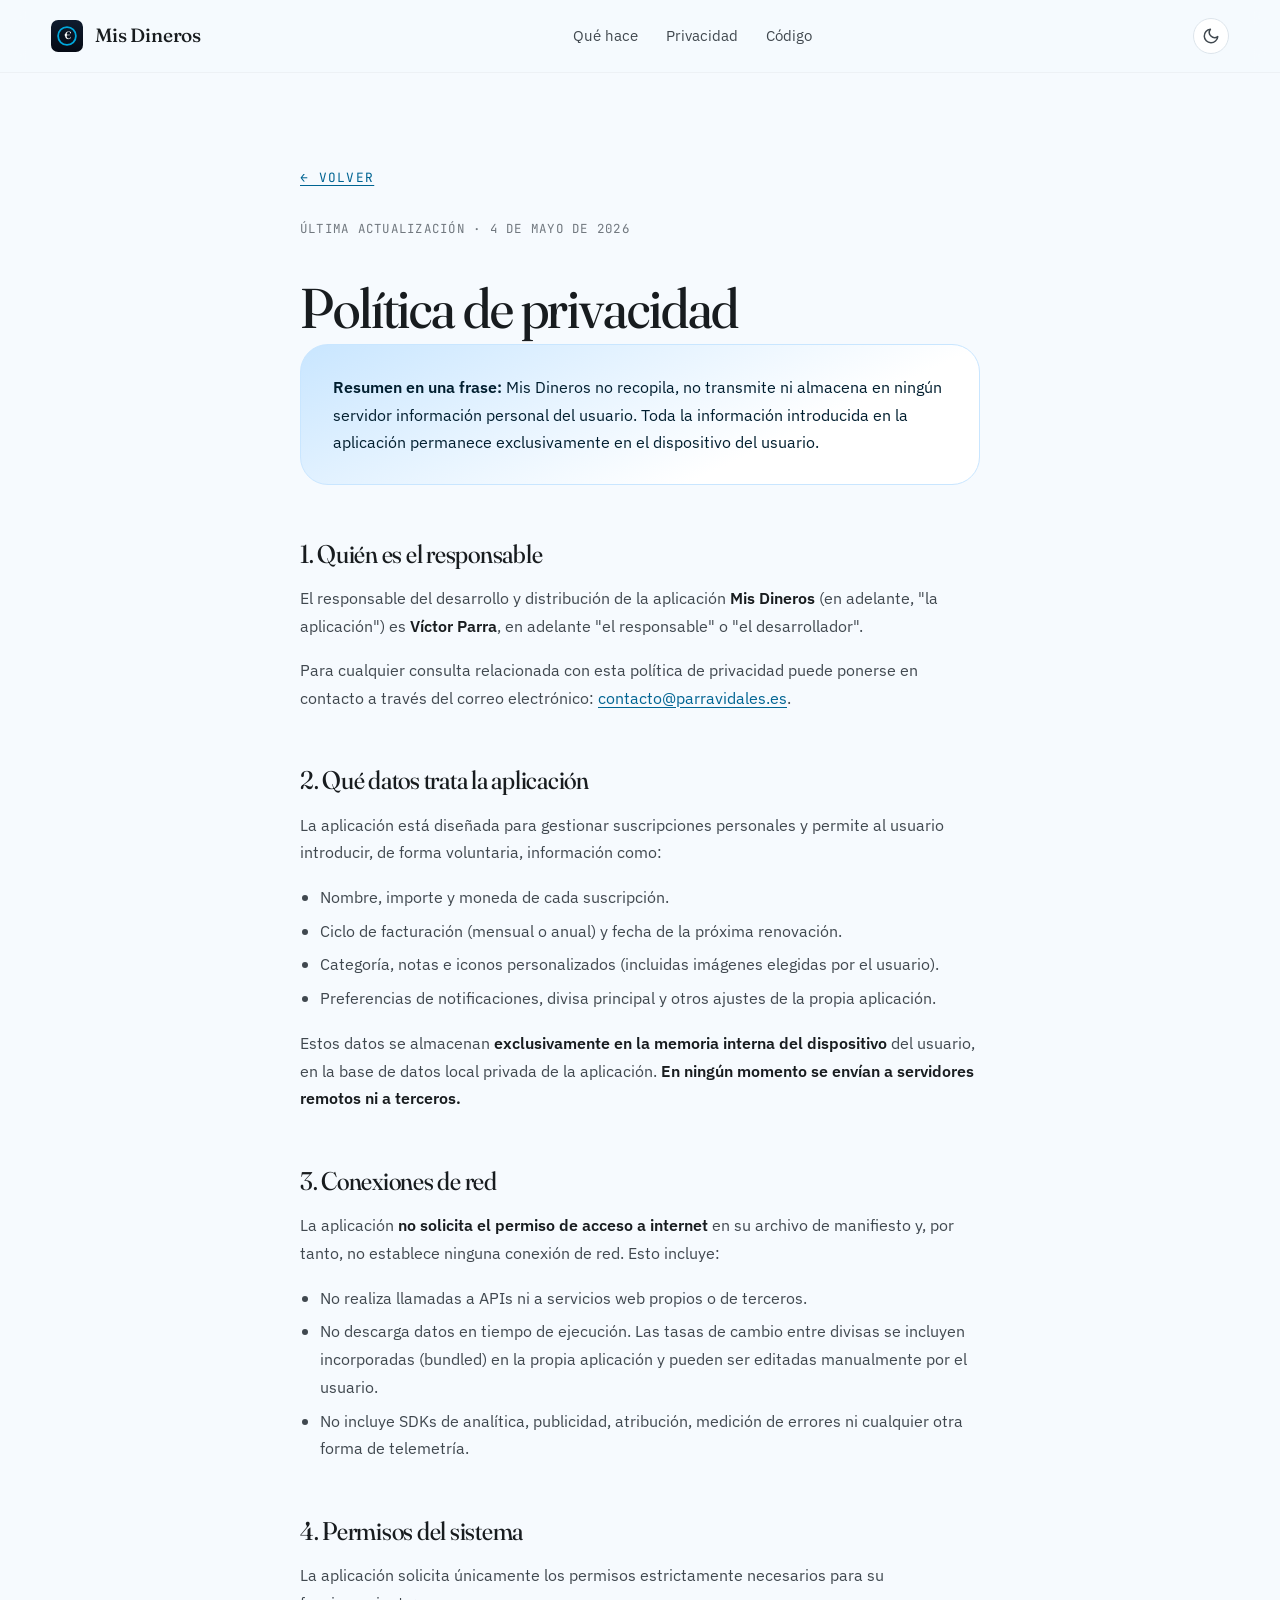
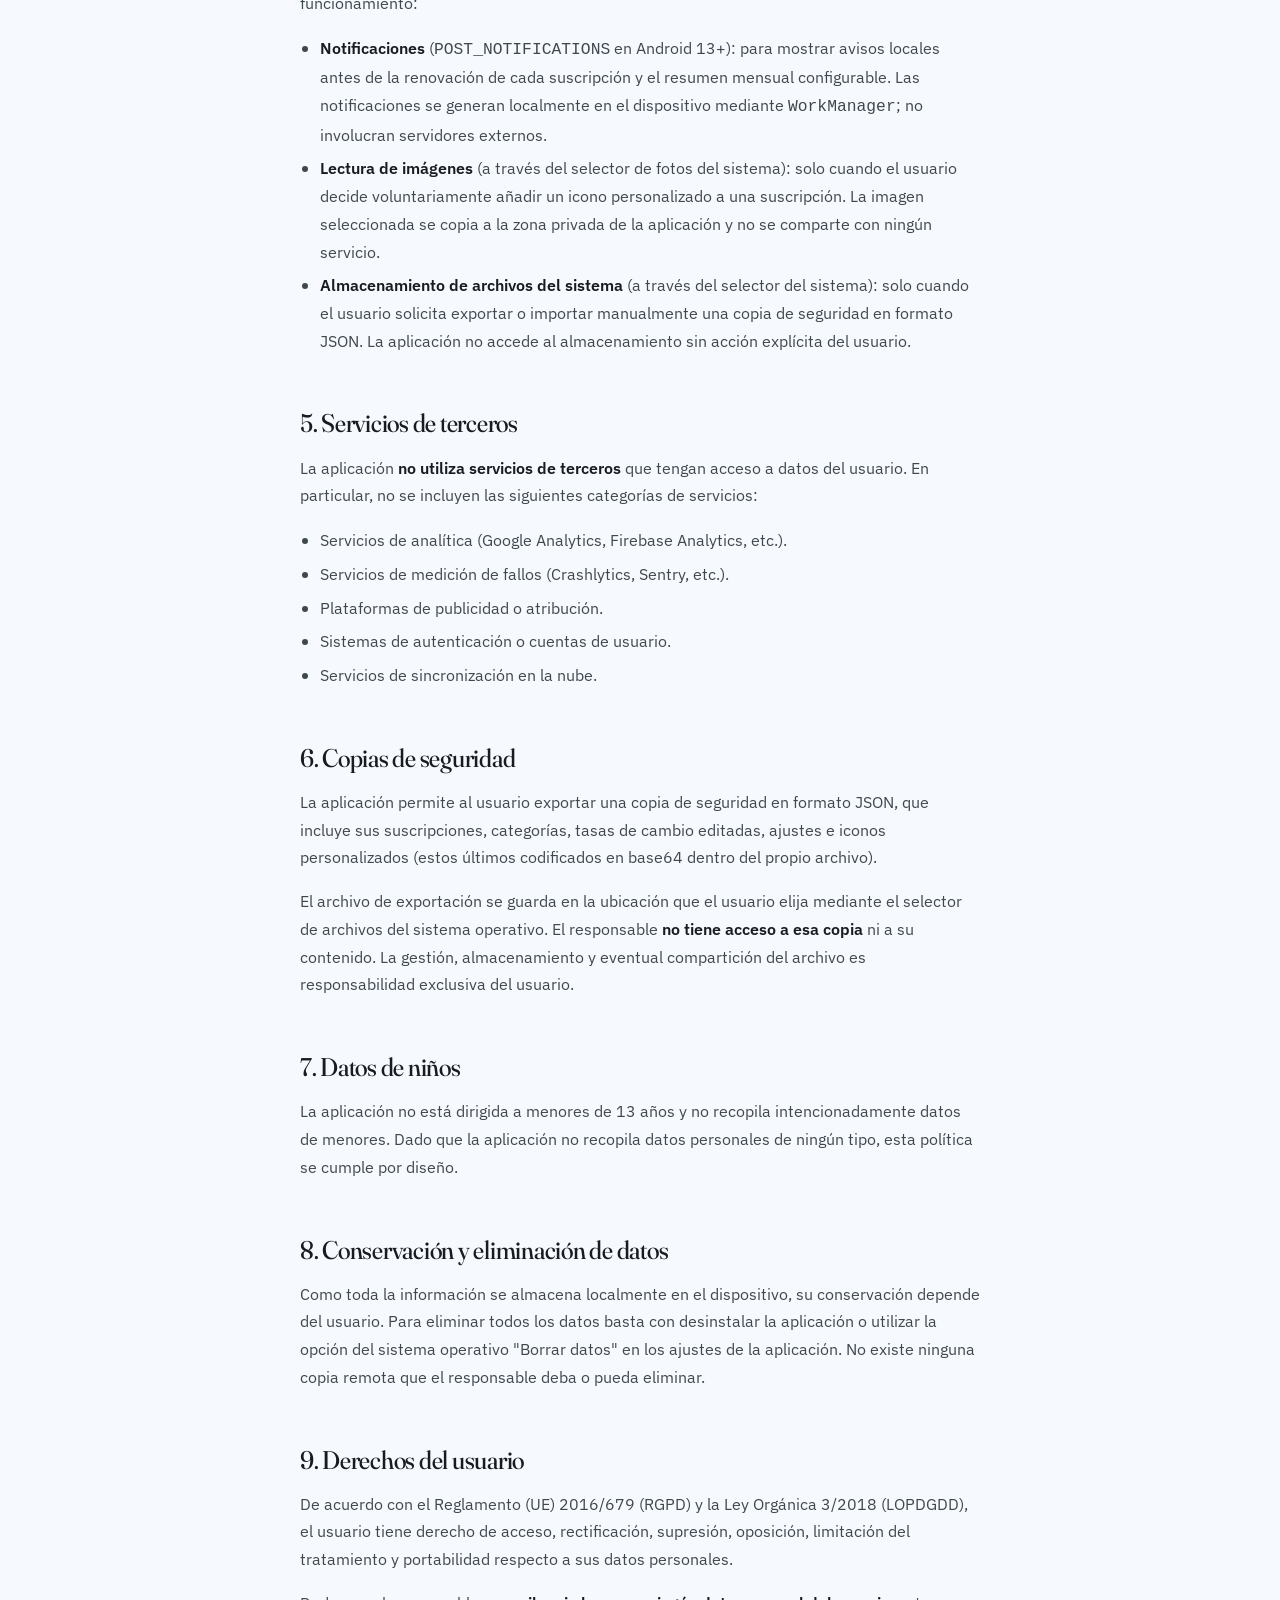
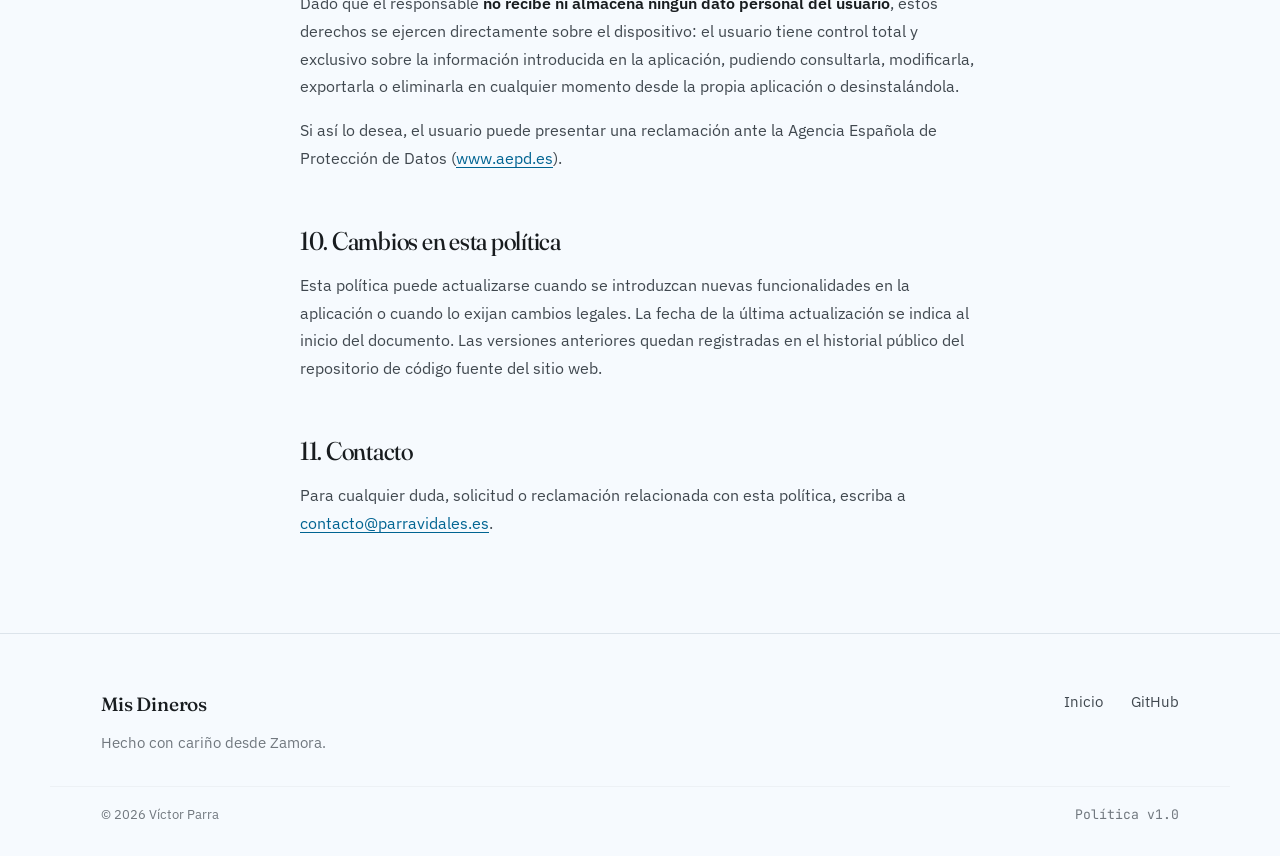
==== commit 5d871b31: "fix(docs): footer ahora dice 'desde Zamora' Tenía una referencia errónea a Asturias por un error en " ====
--- a/docs/privacy.html
+++ b/docs/privacy.html
@@ -124,7 +124,7 @@
     <div class="foot__inner">
       <div>
         <span class="brand brand--small"><span class="brand__name">Mis Dineros</span></span>
-        <p class="foot__copy">Hecho con cariño en algún punto entre la sierra de Madrid y Asturias.</p>
+        <p class="foot__copy">Hecho con cariño desde Zamora.</p>
       </div>
       <nav class="foot__links">
         <a href="/mis-dineros/">Inicio</a>
--- a/docs/styles.css
+++ b/docs/styles.css
@@ -158,7 +158,10 @@
   background: color-mix(in srgb, var(--snorkel-soft) 35%, transparent);
 }
 .eyebrow--dark  { color: var(--ink-soft); border-color: var(--line); background: var(--surface-card); }
-.eyebrow--light { color: var(--snorkel-soft); border-color: rgba(255,255,255,0.18); background: rgba(255,255,255,0.06); }
+/* eyebrow--light siempre vive sobre el manifesto oscuro (que no cambia con
+   el tema), así que el color es fijo y no depende de --snorkel-soft, que sí
+   se vuelve oscuro en dark mode y se fundiría con el fondo. */
+.eyebrow--light { color: #C9E6FF; border-color: rgba(255,255,255,0.18); background: rgba(255,255,255,0.06); }
 
 /* ─── NAV ──────────────────────────────────────────────────────────────── */
 .nav {
@@ -300,10 +303,11 @@
   background: transparent; color: var(--ink); border-color: var(--line);
 }
 .btn--ghost:hover { background: var(--surface-card); border-color: var(--snorkel); color: var(--snorkel-deep); }
+/* btn--light siempre vive sobre el manifesto oscuro: colores fijos */
 .btn--light {
-  background: var(--paper); color: var(--ink); margin-top: 28px;
-}
-.btn--light:hover { background: var(--snorkel-soft); color: var(--snorkel-ink); }
+  background: #F6FAFE; color: #181C1F; margin-top: 28px;
+}
+.btn--light:hover { background: #C9E6FF; color: #001E2F; }
 
 /* ─── Phones / mockups ─────────────────────────────────────────────────── */
 .phones {
@@ -486,9 +490,11 @@
 .card p { color: var(--ink-soft); margin: 0; font-size: 0.98rem; }
 
 /* ─── MANIFESTO (Privacy block) ────────────────────────────────────────── */
+/* Esta sección tiene fondo oscuro siempre, así que sus colores de texto
+   son fijos (no dependen del tema de la página). */
 .manifesto {
   background: linear-gradient(160deg, var(--night) 0%, var(--night-deep) 100%);
-  color: var(--paper);
+  color: #F6FAFE;
   position: relative; overflow: hidden;
 }
 .manifesto::before {
@@ -624,6 +630,17 @@
   .foot__line { flex-direction: column; align-items: flex-start; }
   .phone { width: 260px; height: 540px; }
   .phone--back { transform: rotate(-6deg) scale(0.92); }
+  /* Compactar el contenido interno del mockup para que entre en el
+     viewport reducido (KPI, "próximas renovaciones", etc.). */
+  .screen { padding: 44px 14px 14px; gap: 10px; }
+  .kpi { padding: 14px 16px; }
+  .kpi__value { font-size: 1.6rem; }
+  .kpi__sub { font-size: 0.66rem; }
+  .row { padding: 6px 4px; }
+  .row__title { font-size: 0.86rem; }
+  .row__sub { font-size: 0.66rem; }
+  .row__amt { font-size: 0.78rem; }
+  .screen__h { font-size: 0.7rem; margin: 4px 0 -4px; }
 }
 
 /* Reduce motion */
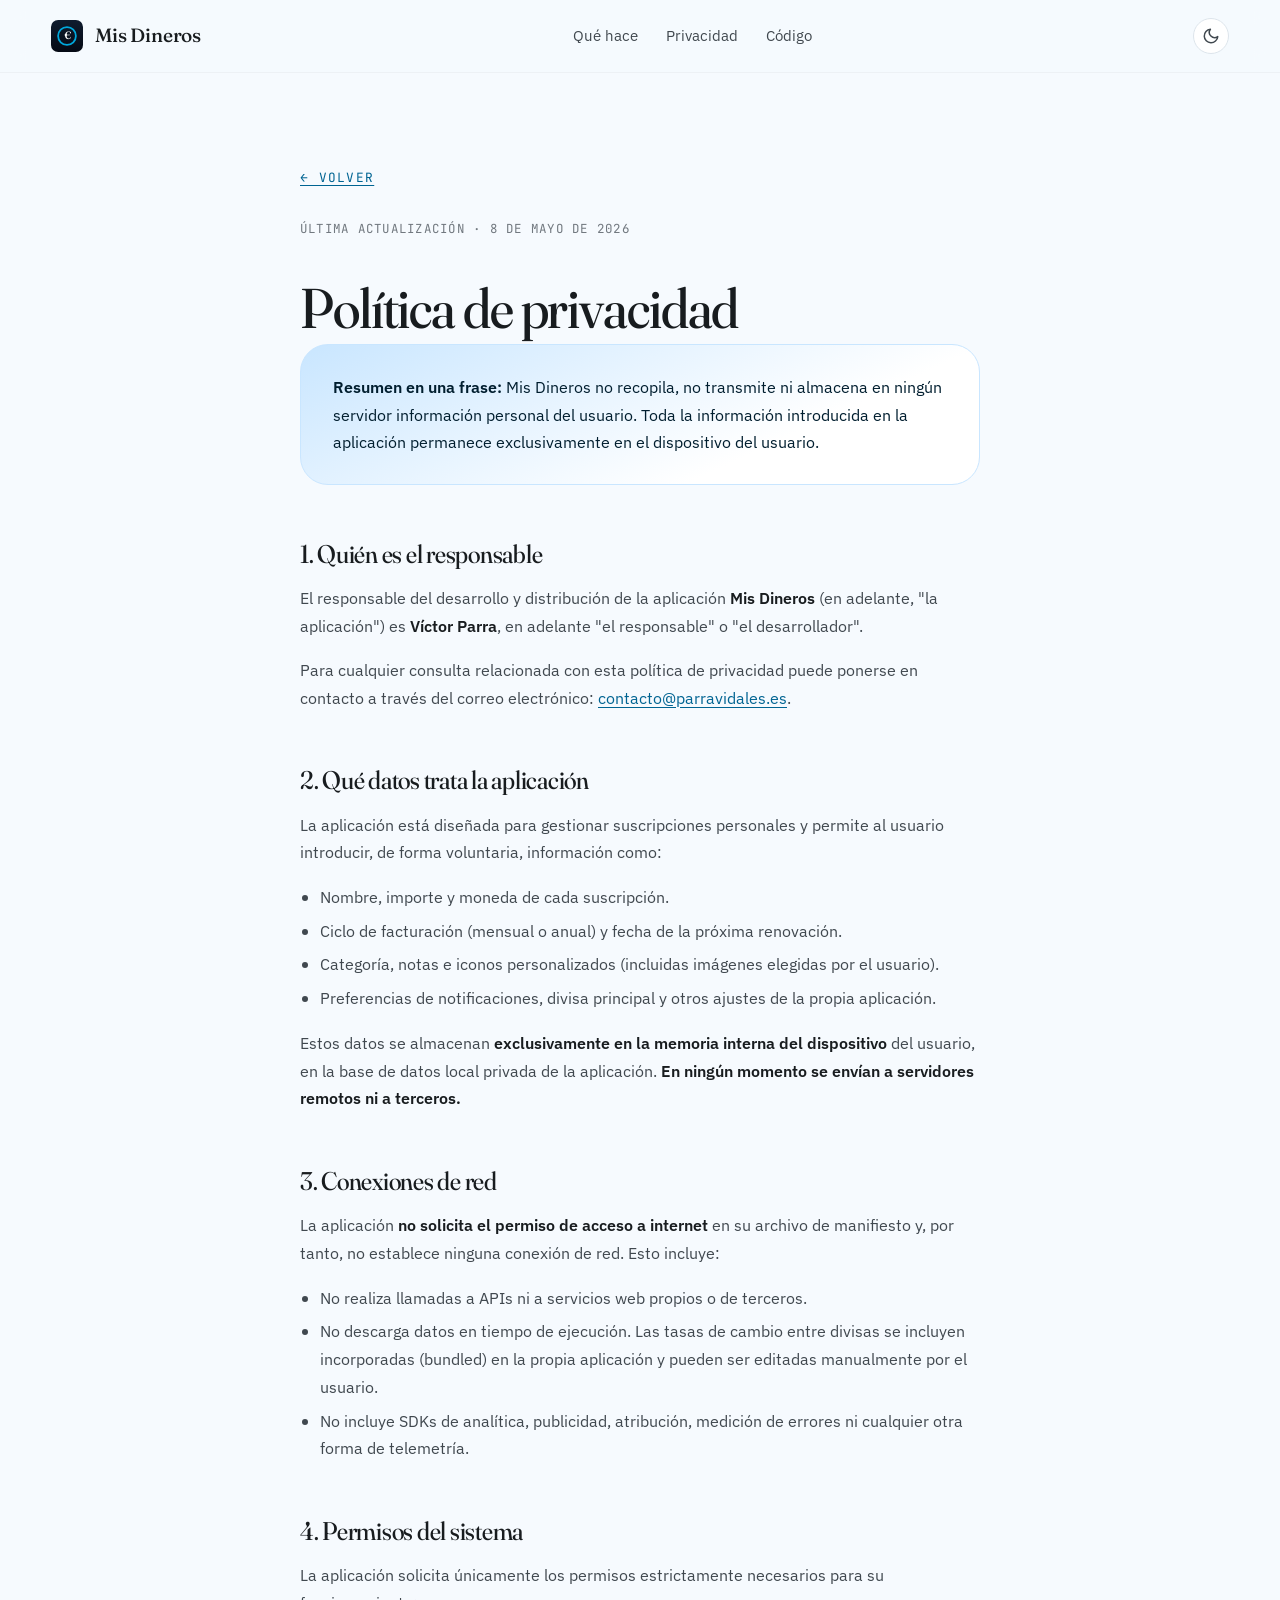
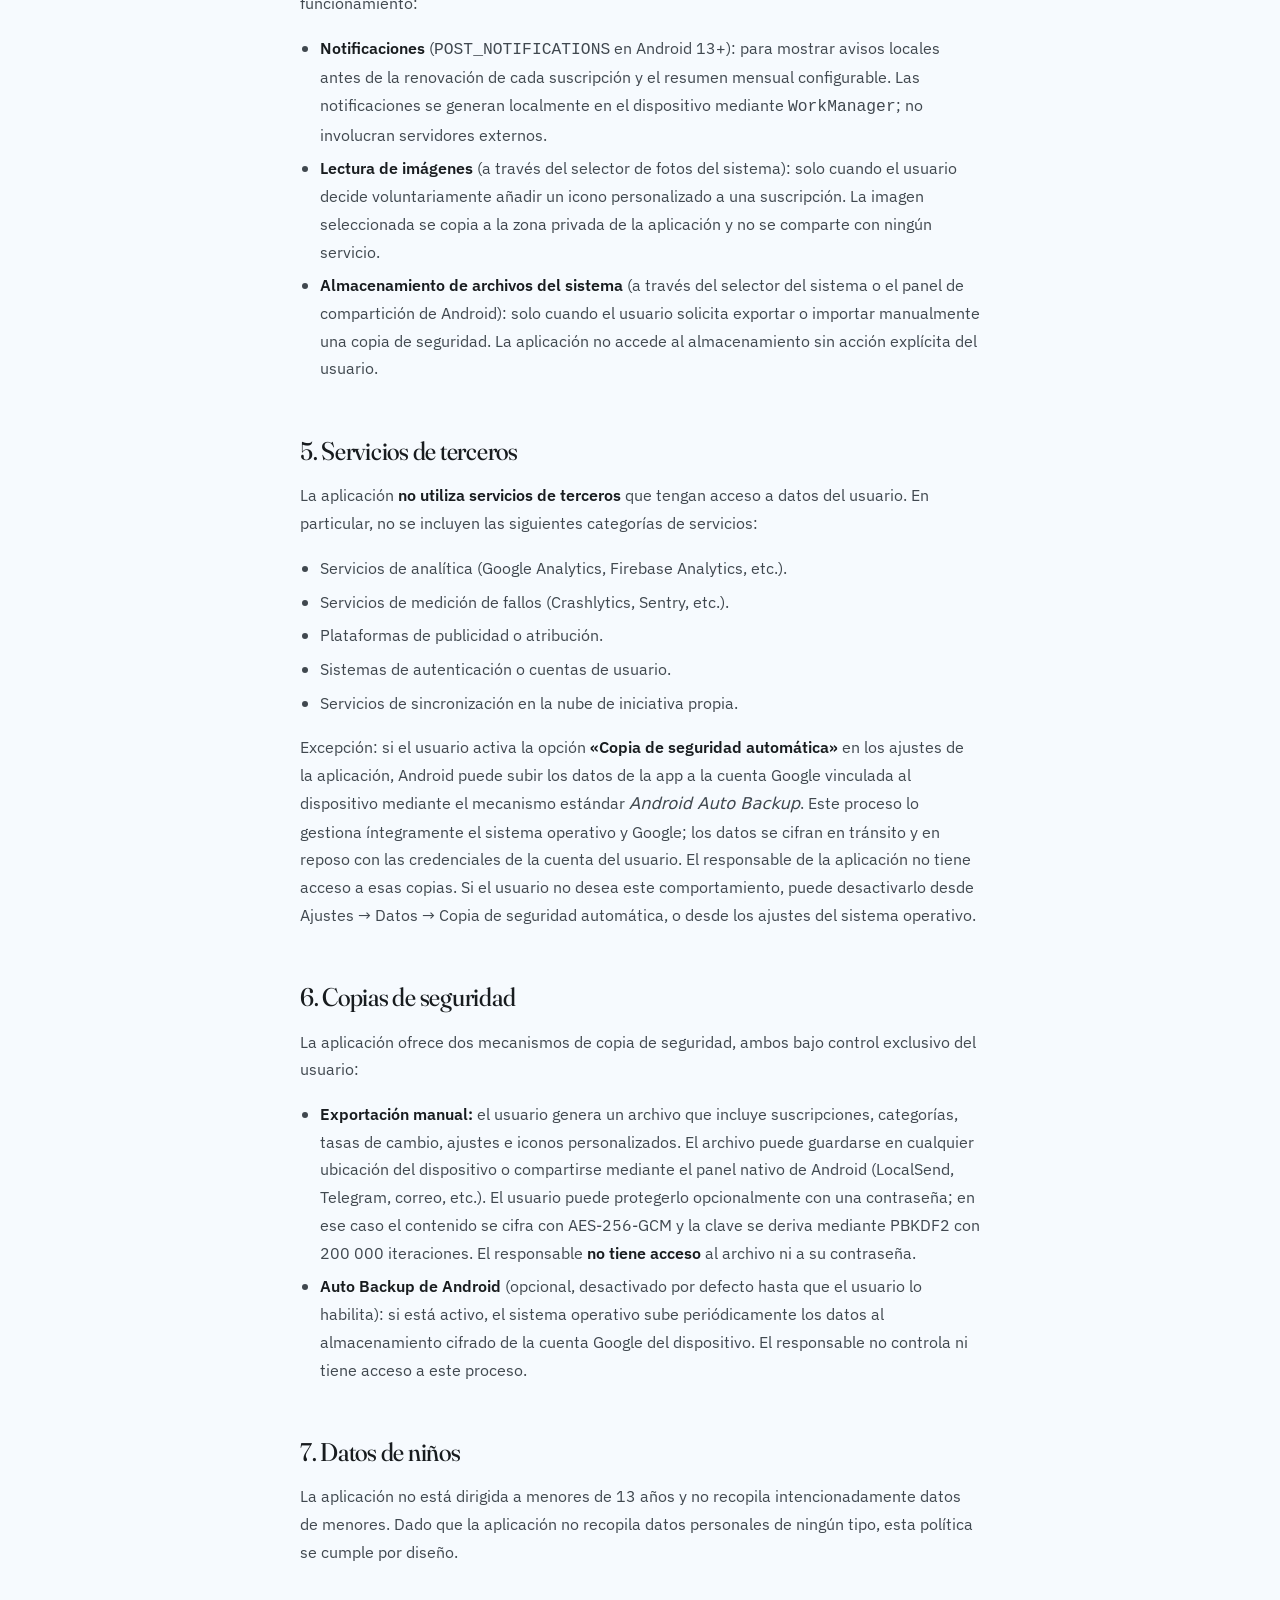
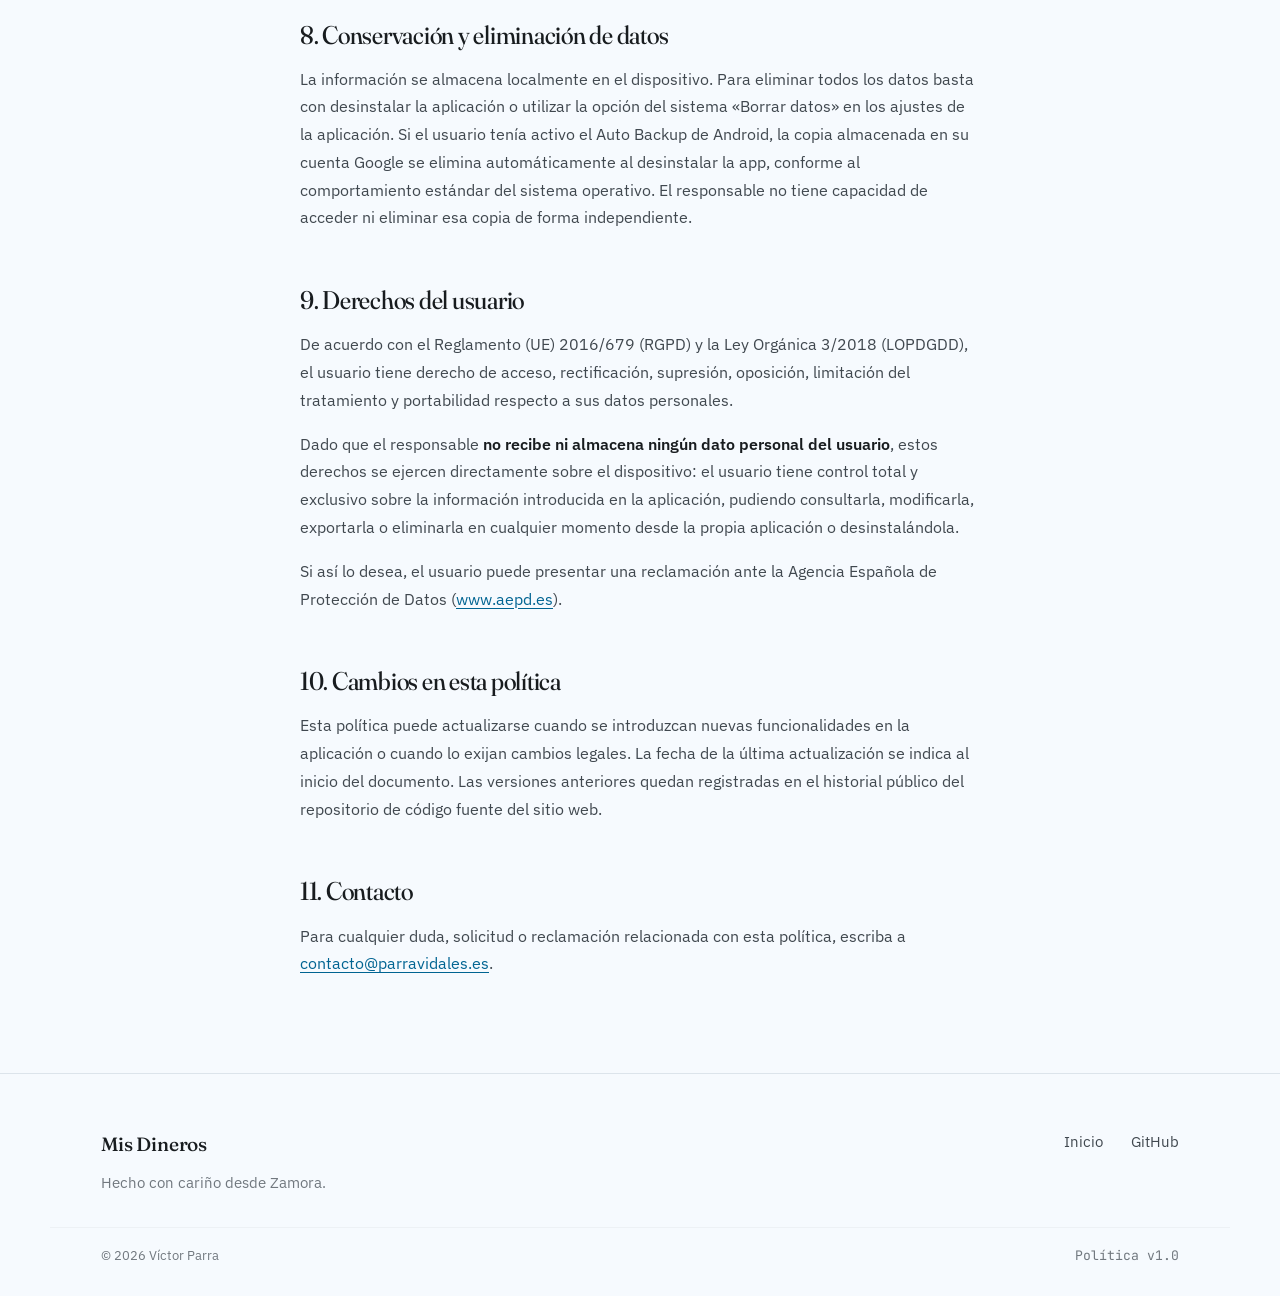
==== commit b372d1b4: "docs: actualizar README, CLAUDE.md y web con las nuevas funciones de backup - README: nueva sección " ====
--- a/docs/privacy.html
+++ b/docs/privacy.html
@@ -16,7 +16,7 @@
 <body>
 
   <header class="nav">
-    <a class="brand" href="/mis-dineros/">
+    <a class="brand" href="/">
       <span class="brand__mark" aria-hidden="true">
         <svg viewBox="0 0 108 108" width="32" height="32">
           <defs>
@@ -33,8 +33,8 @@
       <span class="brand__name">Mis Dineros</span>
     </a>
     <nav class="nav__links">
-      <a href="/mis-dineros/#features">Qué hace</a>
-      <a href="/mis-dineros/#privacy">Privacidad</a>
+      <a href="/#features">Qué hace</a>
+      <a href="/#privacy">Privacidad</a>
       <a href="https://github.com/parrazam/mis-dineros" target="_blank" rel="noopener">Código</a>
     </nav>
     <button class="theme-toggle" type="button" aria-label="Cambiar tema" title="Cambiar tema">
@@ -49,9 +49,9 @@
   </header>
 
   <main class="legal">
-    <a class="legal__back" href="/mis-dineros/">← Volver</a>
+    <a class="legal__back" href="/">← Volver</a>
 
-    <span class="legal__meta">Última actualización · 4 de mayo de 2026</span>
+    <span class="legal__meta">Última actualización · 8 de mayo de 2026</span>
     <h1>Política de privacidad</h1>
 
     <div class="legal__intro">
@@ -85,7 +85,7 @@
     <ul>
       <li><strong>Notificaciones</strong> (<code>POST_NOTIFICATIONS</code> en Android 13+): para mostrar avisos locales antes de la renovación de cada suscripción y el resumen mensual configurable. Las notificaciones se generan localmente en el dispositivo mediante <code>WorkManager</code>; no involucran servidores externos.</li>
       <li><strong>Lectura de imágenes</strong> (a través del selector de fotos del sistema): solo cuando el usuario decide voluntariamente añadir un icono personalizado a una suscripción. La imagen seleccionada se copia a la zona privada de la aplicación y no se comparte con ningún servicio.</li>
-      <li><strong>Almacenamiento de archivos del sistema</strong> (a través del selector del sistema): solo cuando el usuario solicita exportar o importar manualmente una copia de seguridad en formato JSON. La aplicación no accede al almacenamiento sin acción explícita del usuario.</li>
+      <li><strong>Almacenamiento de archivos del sistema</strong> (a través del selector del sistema o el panel de compartición de Android): solo cuando el usuario solicita exportar o importar manualmente una copia de seguridad. La aplicación no accede al almacenamiento sin acción explícita del usuario.</li>
     </ul>
 
     <h2>5. Servicios de terceros</h2>
@@ -95,18 +95,22 @@
       <li>Servicios de medición de fallos (Crashlytics, Sentry, etc.).</li>
       <li>Plataformas de publicidad o atribución.</li>
       <li>Sistemas de autenticación o cuentas de usuario.</li>
-      <li>Servicios de sincronización en la nube.</li>
+      <li>Servicios de sincronización en la nube de iniciativa propia.</li>
     </ul>
+    <p>Excepción: si el usuario activa la opción <strong>«Copia de seguridad automática»</strong> en los ajustes de la aplicación, Android puede subir los datos de la app a la cuenta Google vinculada al dispositivo mediante el mecanismo estándar <em>Android Auto Backup</em>. Este proceso lo gestiona íntegramente el sistema operativo y Google; los datos se cifran en tránsito y en reposo con las credenciales de la cuenta del usuario. El responsable de la aplicación no tiene acceso a esas copias. Si el usuario no desea este comportamiento, puede desactivarlo desde Ajustes → Datos → Copia de seguridad automática, o desde los ajustes del sistema operativo.</p>
 
     <h2>6. Copias de seguridad</h2>
-    <p>La aplicación permite al usuario exportar una copia de seguridad en formato JSON, que incluye sus suscripciones, categorías, tasas de cambio editadas, ajustes e iconos personalizados (estos últimos codificados en base64 dentro del propio archivo).</p>
-    <p>El archivo de exportación se guarda en la ubicación que el usuario elija mediante el selector de archivos del sistema operativo. El responsable <strong>no tiene acceso a esa copia</strong> ni a su contenido. La gestión, almacenamiento y eventual compartición del archivo es responsabilidad exclusiva del usuario.</p>
+    <p>La aplicación ofrece dos mecanismos de copia de seguridad, ambos bajo control exclusivo del usuario:</p>
+    <ul>
+      <li><strong>Exportación manual:</strong> el usuario genera un archivo que incluye suscripciones, categorías, tasas de cambio, ajustes e iconos personalizados. El archivo puede guardarse en cualquier ubicación del dispositivo o compartirse mediante el panel nativo de Android (LocalSend, Telegram, correo, etc.). El usuario puede protegerlo opcionalmente con una contraseña; en ese caso el contenido se cifra con AES-256-GCM y la clave se deriva mediante PBKDF2 con 200 000 iteraciones. El responsable <strong>no tiene acceso</strong> al archivo ni a su contraseña.</li>
+      <li><strong>Auto Backup de Android</strong> (opcional, desactivado por defecto hasta que el usuario lo habilita): si está activo, el sistema operativo sube periódicamente los datos al almacenamiento cifrado de la cuenta Google del dispositivo. El responsable no controla ni tiene acceso a este proceso.</li>
+    </ul>
 
     <h2>7. Datos de niños</h2>
     <p>La aplicación no está dirigida a menores de 13 años y no recopila intencionadamente datos de menores. Dado que la aplicación no recopila datos personales de ningún tipo, esta política se cumple por diseño.</p>
 
     <h2>8. Conservación y eliminación de datos</h2>
-    <p>Como toda la información se almacena localmente en el dispositivo, su conservación depende del usuario. Para eliminar todos los datos basta con desinstalar la aplicación o utilizar la opción del sistema operativo "Borrar datos" en los ajustes de la aplicación. No existe ninguna copia remota que el responsable deba o pueda eliminar.</p>
+    <p>La información se almacena localmente en el dispositivo. Para eliminar todos los datos basta con desinstalar la aplicación o utilizar la opción del sistema «Borrar datos» en los ajustes de la aplicación. Si el usuario tenía activo el Auto Backup de Android, la copia almacenada en su cuenta Google se elimina automáticamente al desinstalar la app, conforme al comportamiento estándar del sistema operativo. El responsable no tiene capacidad de acceder ni eliminar esa copia de forma independiente.</p>
 
     <h2>9. Derechos del usuario</h2>
     <p>De acuerdo con el Reglamento (UE) 2016/679 (RGPD) y la Ley Orgánica 3/2018 (LOPDGDD), el usuario tiene derecho de acceso, rectificación, supresión, oposición, limitación del tratamiento y portabilidad respecto a sus datos personales.</p>
@@ -127,7 +131,7 @@
         <p class="foot__copy">Hecho con cariño desde Zamora.</p>
       </div>
       <nav class="foot__links">
-        <a href="/mis-dineros/">Inicio</a>
+        <a href="/">Inicio</a>
         <a href="https://github.com/parrazam/mis-dineros" target="_blank" rel="noopener">GitHub</a>
       </nav>
     </div>
--- a/docs/styles.css
+++ b/docs/styles.css
@@ -268,7 +268,20 @@
   max-width: 52ch;
   margin: 0 0 32px;
 }
-.hero__ctas { display: flex; gap: 12px; flex-wrap: wrap; margin-bottom: 28px; }
+.hero__ctas { display: flex; gap: 12px; flex-wrap: wrap; align-items: center; margin-bottom: 28px; }
+.btn-play {
+  display: inline-flex; align-items: center;
+  transition: transform .15s ease, filter .15s ease;
+}
+.btn-play img {
+  height: 52px; width: auto; display: block;
+}
+.btn-play:hover { transform: translateY(-1px); filter: brightness(1.05); }
+.btn-play:focus-visible {
+  outline: 2px solid var(--snorkel);
+  outline-offset: 4px;
+  border-radius: 8px;
+}
 .hero__chips {
   list-style: none; padding: 0; margin: 0;
   display: flex; gap: 18px; flex-wrap: wrap;
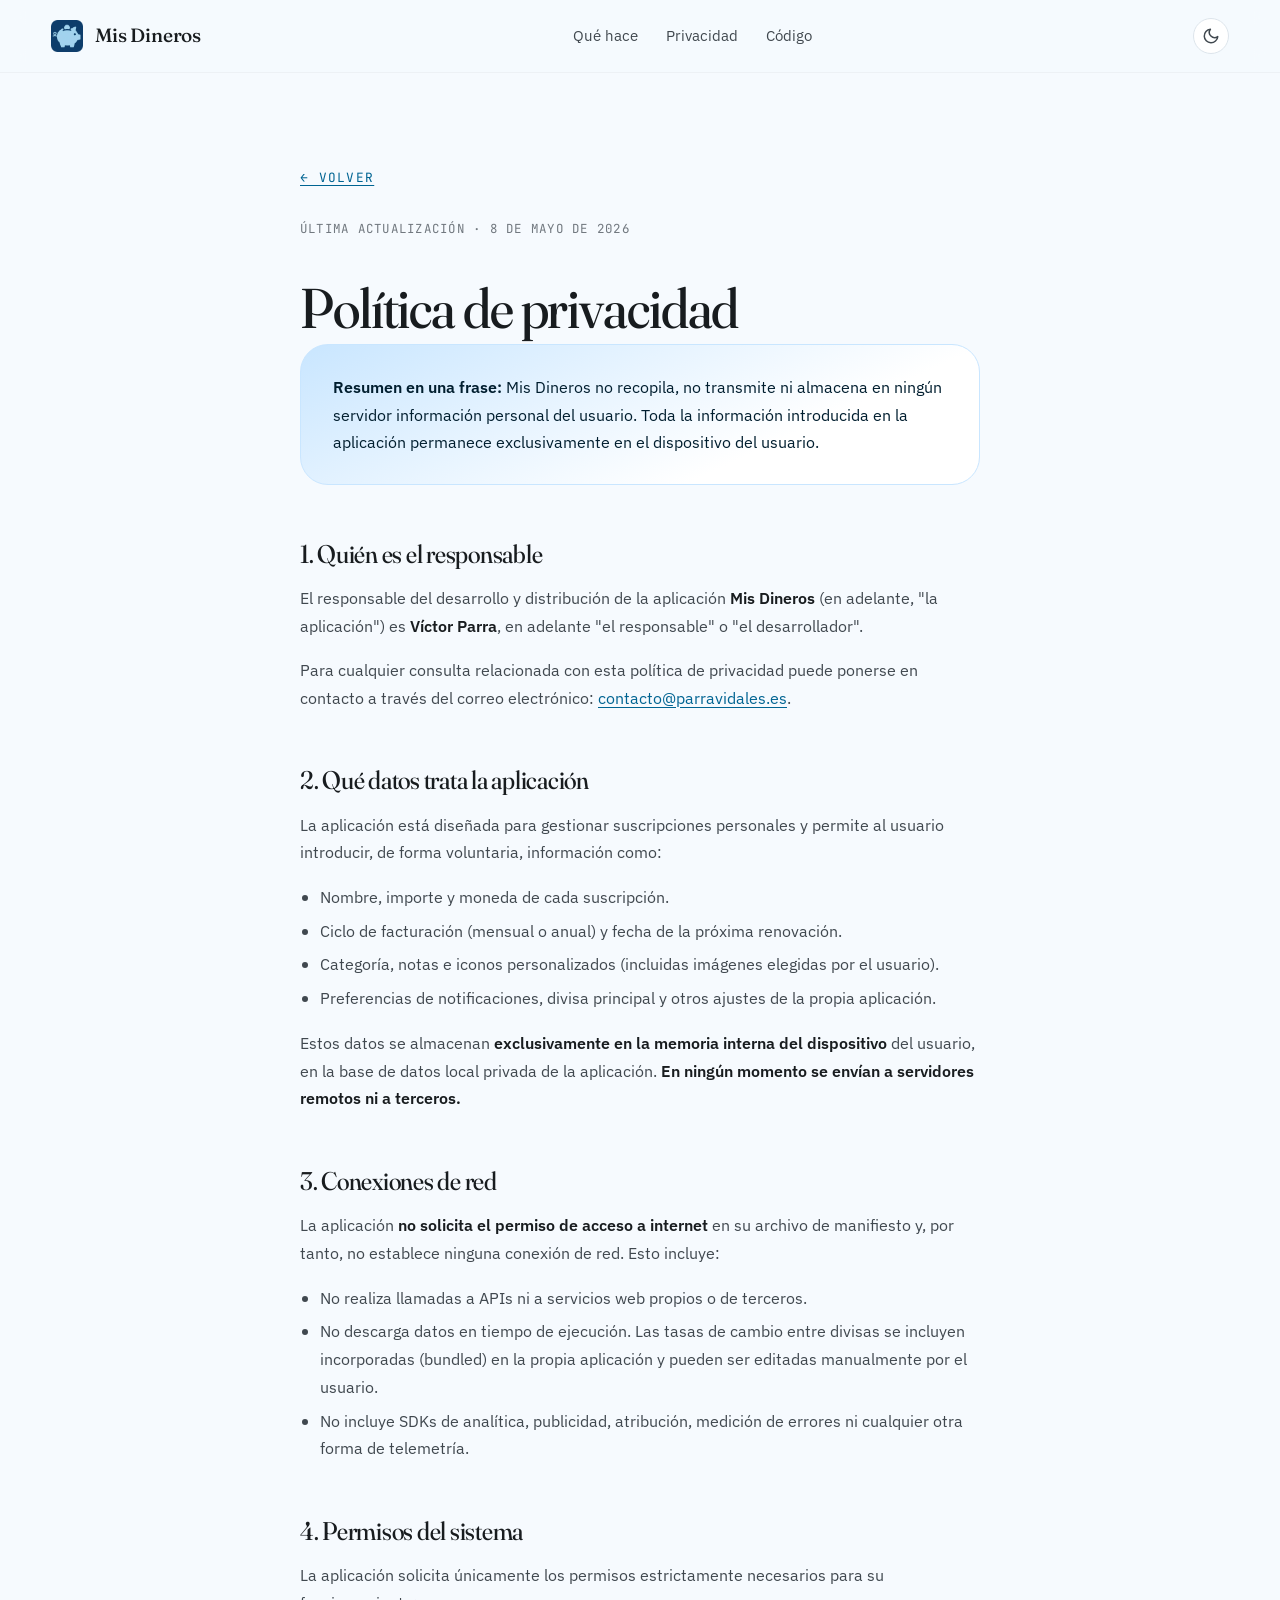
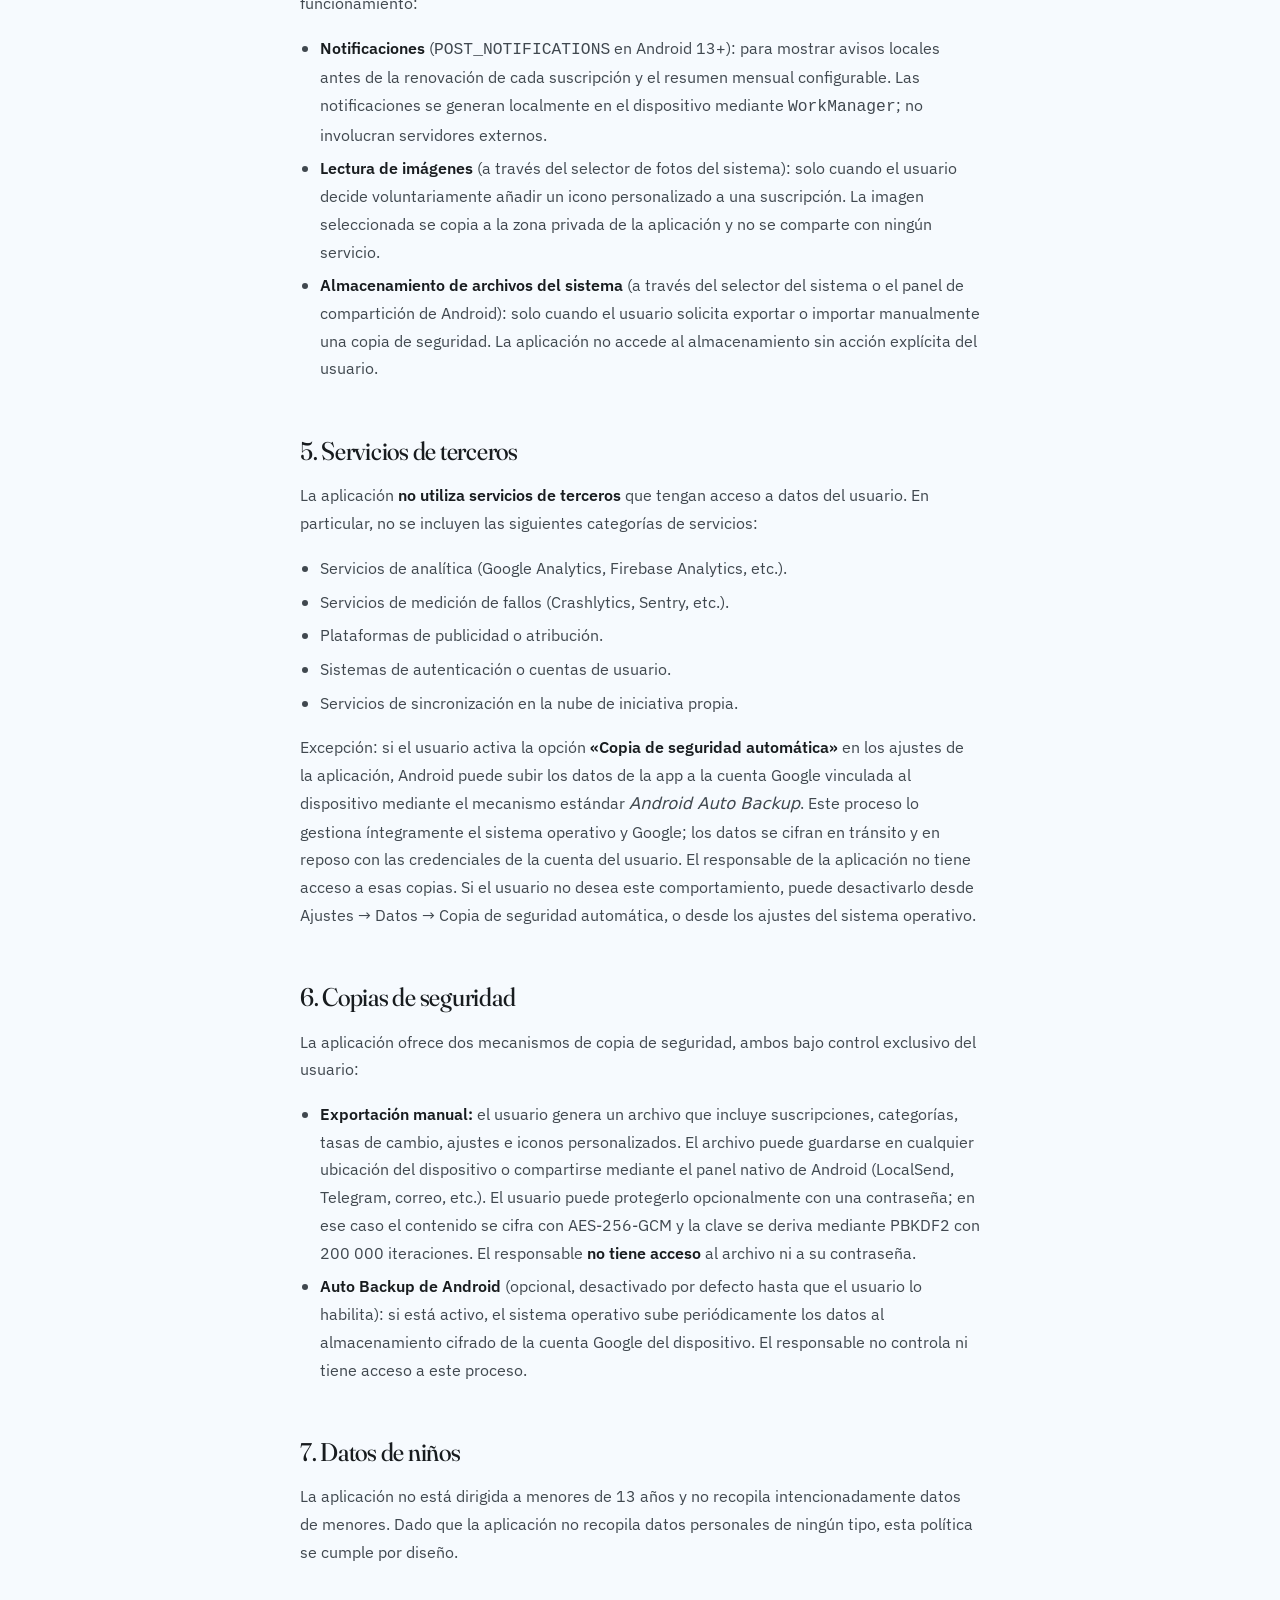
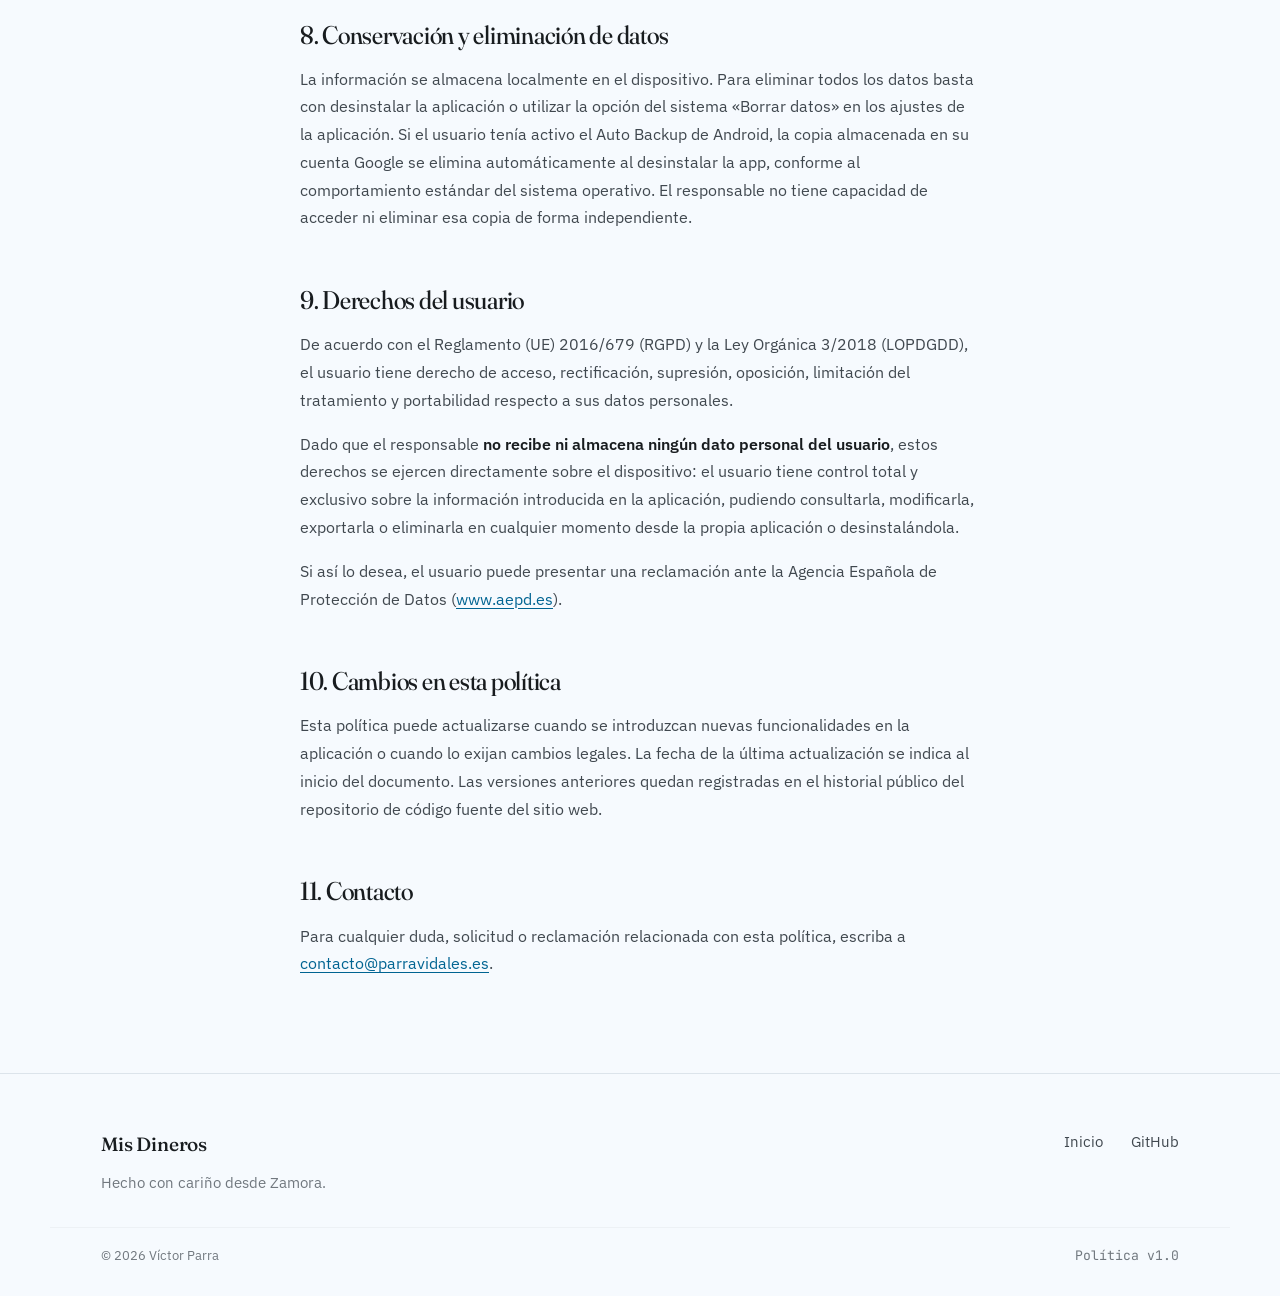
==== commit f28228df: "feat: nuevo icono de la app (hucha) en launcher, notificaciones, web y README - Adaptive icon: foreg" ====
--- a/docs/privacy.html
+++ b/docs/privacy.html
@@ -7,7 +7,8 @@
   <meta name="description" content="Política de privacidad de Mis Dineros: una app Android que no recopila datos personales, no se conecta a internet y no usa servicios de terceros." />
   <meta name="theme-color" content="#F6FAFE" media="(prefers-color-scheme: light)" />
   <meta name="theme-color" content="#101416" media="(prefers-color-scheme: dark)" />
-  <link rel="icon" href="favicon.svg" type="image/svg+xml" />
+  <link rel="icon" href="favicon.png" type="image/png" />
+  <link rel="apple-touch-icon" href="icon.png" />
   <link rel="preconnect" href="https://fonts.googleapis.com" />
   <link rel="preconnect" href="https://fonts.gstatic.com" crossorigin />
   <link href="https://fonts.googleapis.com/css2?family=Fraunces:opsz,wght,SOFT@9..144,300..900,30..100&family=IBM+Plex+Sans:wght@300;400;500;600;700&family=JetBrains+Mono:wght@400;500&display=swap" rel="stylesheet" />
@@ -18,17 +19,7 @@
   <header class="nav">
     <a class="brand" href="/">
       <span class="brand__mark" aria-hidden="true">
-        <svg viewBox="0 0 108 108" width="32" height="32">
-          <defs>
-            <linearGradient id="bgg" x1="0" y1="0" x2="0" y2="1">
-              <stop offset="0" stop-color="#0F1C2E" />
-              <stop offset="1" stop-color="#050A14" />
-            </linearGradient>
-          </defs>
-          <rect width="108" height="108" rx="24" fill="url(#bgg)" />
-          <circle cx="54" cy="54" r="30" fill="none" stroke="#00A8DC" stroke-width="6" />
-          <text x="54" y="64" text-anchor="middle" font-family="Fraunces, Georgia, serif" font-size="36" font-weight="500" fill="#FFFFFF">€</text>
-        </svg>
+        <img src="favicon.png" width="32" height="32" alt="" />
       </span>
       <span class="brand__name">Mis Dineros</span>
     </a>
